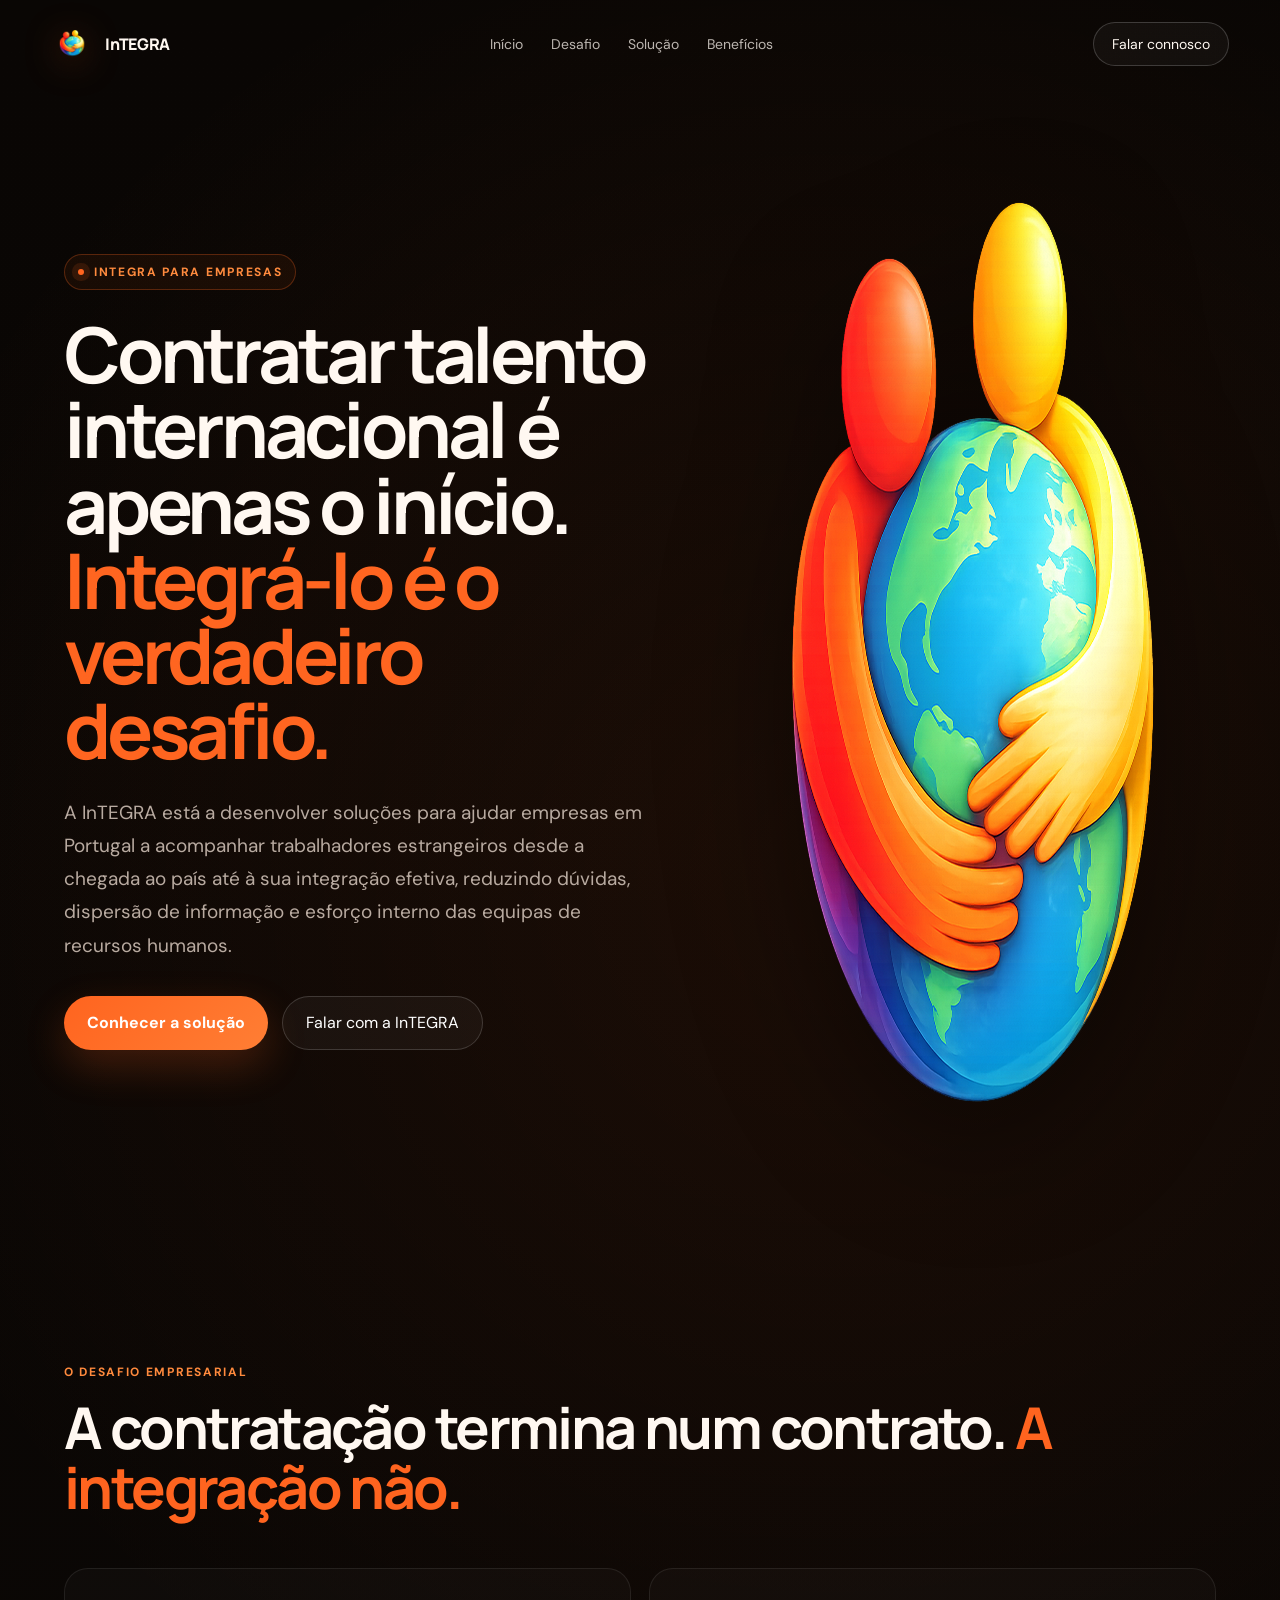
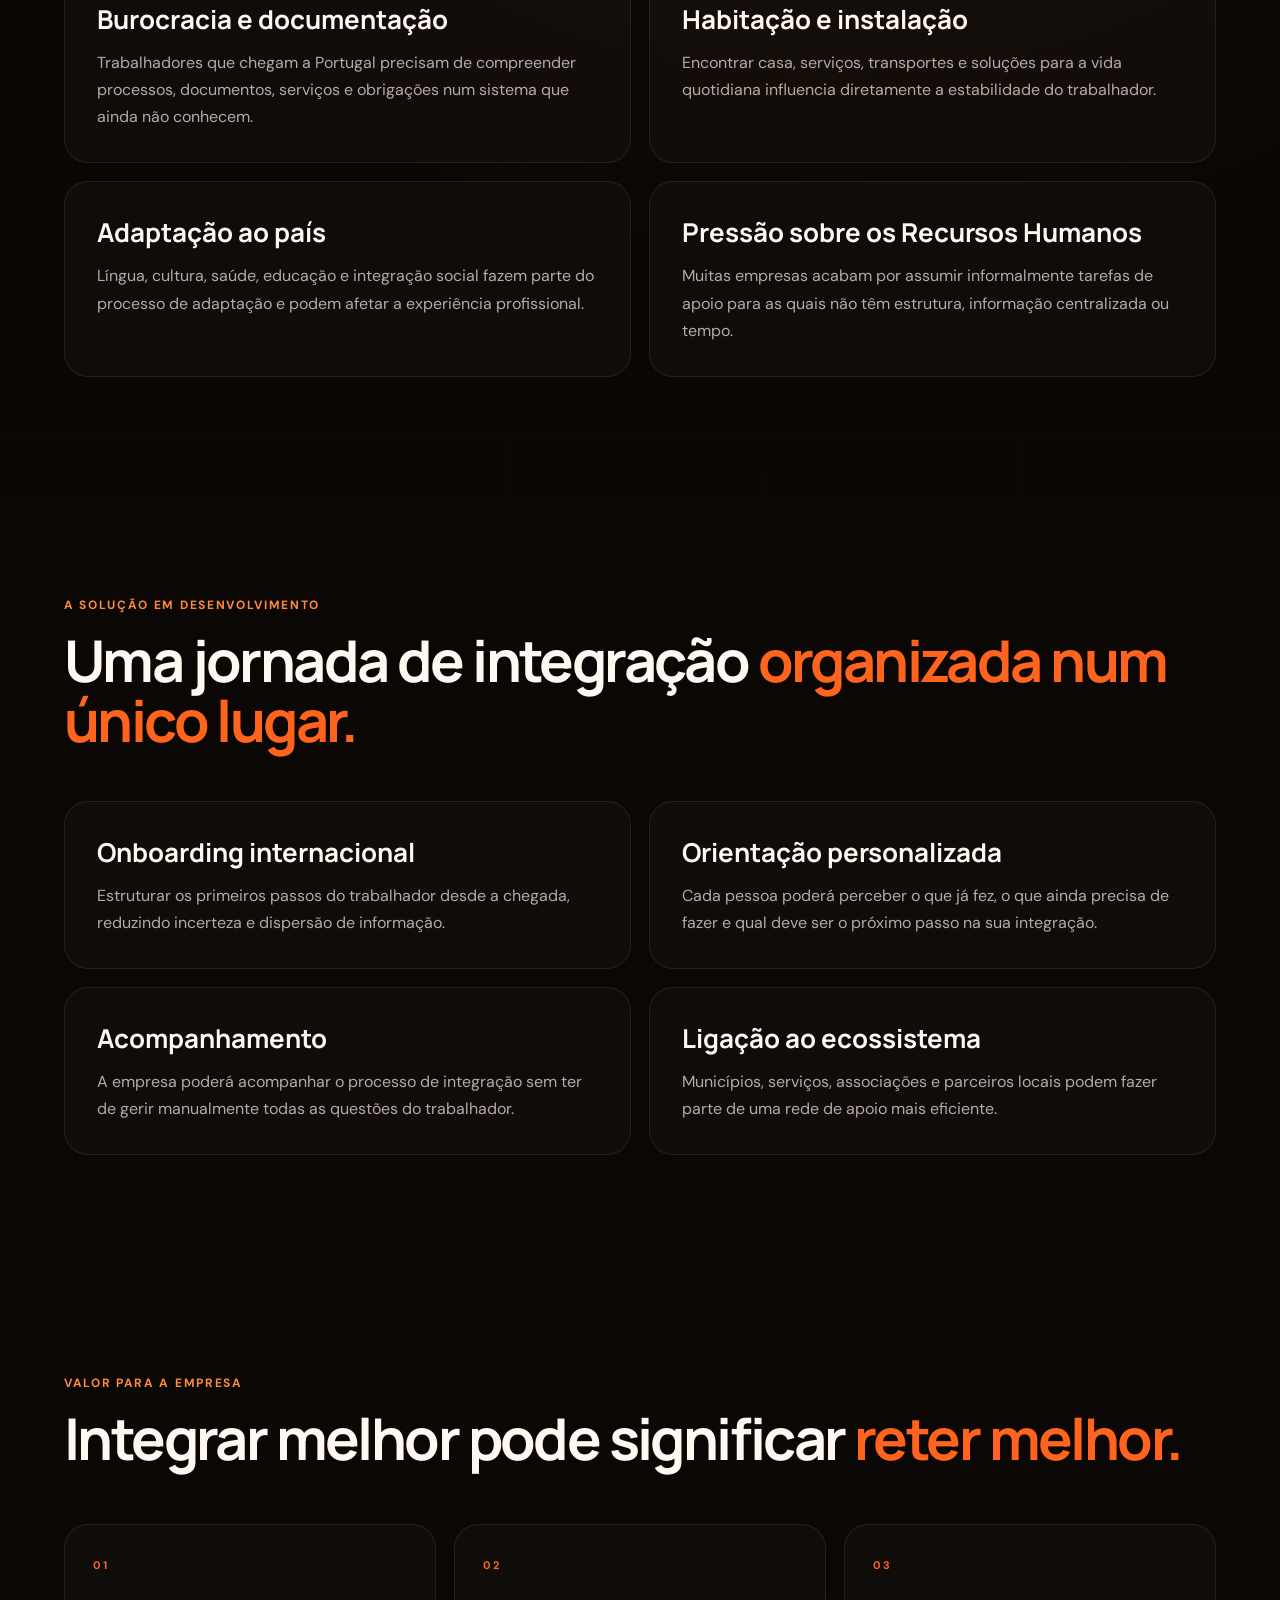
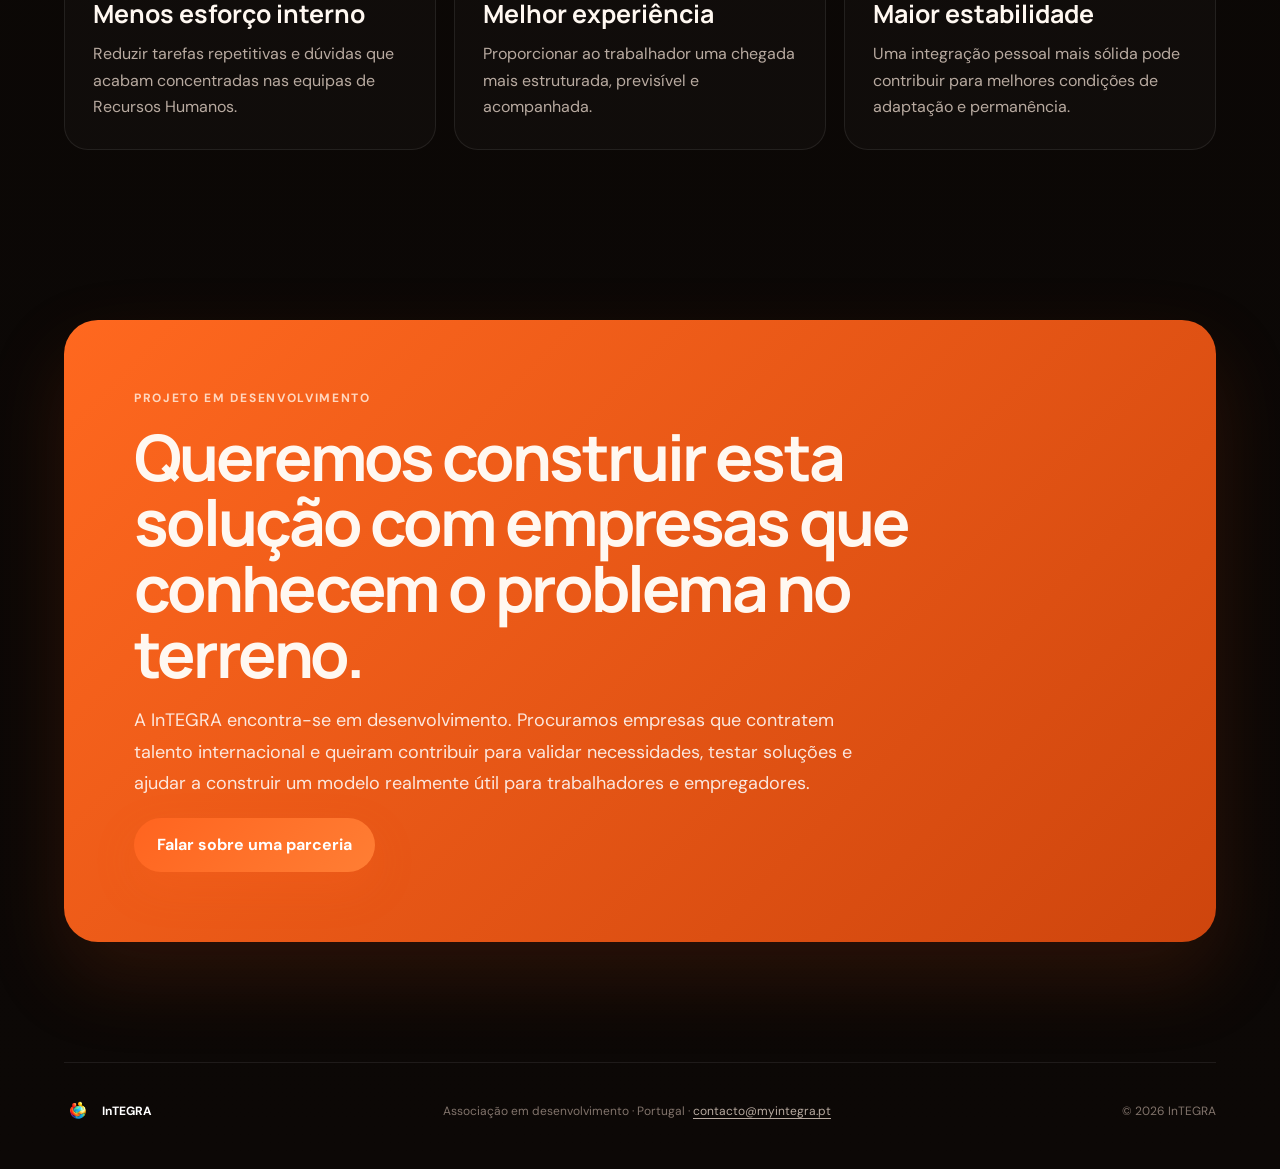
==== integra-apresentacao-v3-impacto/empresas.html @ 26ac6e3d "Adicionar pagina para empresas" ====
<!DOCTYPE html>
<html lang="pt-PT">
<head>
  <meta charset="utf-8"/>
  <meta name="viewport" content="width=device-width, initial-scale=1.0, viewport-fit=cover"/>

  <title>Integração de Trabalhadores Estrangeiros | InTEGRA Empresas</title>

  <meta
    name="description"
    content="A InTEGRA ajuda empresas em Portugal a integrar trabalhadores estrangeiros através de onboarding, orientação, acompanhamento e apoio na adaptação ao país."
  />

  <meta name="robots" content="index, follow, max-image-preview:large, max-snippet:-1"/>
  <meta name="author" content="Associação InTEGRA"/>
  <meta name="theme-color" content="#0b0806"/>
  <meta name="color-scheme" content="dark"/>

  <link rel="canonical" href="https://www.somosintegra.pt/empresas.html"/>
  <link rel="alternate" hreflang="pt-PT" href="https://www.somosintegra.pt/empresas.html"/>

  <meta property="og:type" content="website"/>
  <meta property="og:locale" content="pt_PT"/>
  <meta property="og:site_name" content="InTEGRA"/>
  <meta property="og:title" content="Integração de Trabalhadores Estrangeiros | InTEGRA Empresas"/>
  <meta
    property="og:description"
    content="Soluções para empresas que contratam trabalhadores internacionais e querem melhorar o processo de integração em Portugal."
  />
  <meta property="og:url" content="https://www.somosintegra.pt/empresas.html"/>
  <meta property="og:image" content="https://www.somosintegra.pt/assets/og-integra.jpg"/>

  <link rel="icon" href="/favicon.ico" sizes="any"/>
  <link rel="icon" href="/favicon-32x32.png" sizes="32x32" type="image/png"/>
  <link rel="apple-touch-icon" href="/apple-touch-icon.png"/>
  <link rel="manifest" href="/site.webmanifest"/>

  <link rel="preconnect" href="https://fonts.googleapis.com"/>
  <link rel="preconnect" href="https://fonts.gstatic.com" crossorigin/>

  <link
    rel="preload"
    as="style"
    href="https://fonts.googleapis.com/css2?family=DM+Sans:wght@400;500;600;700&family=Manrope:wght@400;500;600;700;800&display=swap"
  />

  <link
    rel="stylesheet"
    href="https://fonts.googleapis.com/css2?family=DM+Sans:wght@400;500;600;700&family=Manrope:wght@400;500;600;700;800&display=swap"
    media="print"
    onload="this.media='all'"
  />

  <noscript>
    <link
      rel="stylesheet"
      href="https://fonts.googleapis.com/css2?family=DM+Sans:wght@400;500;600;700&family=Manrope:wght@400;500;600;700;800&display=swap"
    />
  </noscript>

  <link rel="stylesheet" href="css/styles.css"/>

  <style>
    .company-hero {
      min-height: 82vh;
      display: grid;
      grid-template-columns: 1.1fr .9fr;
      align-items: center;
      gap: 70px;
      width: min(1240px, calc(100% - 10vw));
      margin: 0 auto;
      padding: 140px 0 90px;
    }

    .company-hero h1 {
      margin: 0;
      font-family: "Manrope", sans-serif;
      font-size: clamp(52px, 6vw, 92px);
      line-height: .98;
      letter-spacing: -.055em;
    }

    .company-hero h1 span {
      color: var(--orange);
    }

    .company-lead {
      color: var(--muted);
      font-size: 19px;
      line-height: 1.75;
      max-width: 700px;
      margin-top: 28px;
    }

    .company-visual {
      position: relative;
      min-height: 520px;
      display: grid;
      place-items: center;
    }

    .company-visual img {
      width: min(430px, 100%);
      filter: drop-shadow(0 35px 65px rgba(0,0,0,.45));
    }

    .company-benefits {
      display: grid;
      grid-template-columns: repeat(3, 1fr);
      gap: 18px;
      margin-top: 55px;
    }

    .company-benefit {
      padding: 28px;
      border-radius: 24px;
      border: 1px solid rgba(255,255,255,.08);
      background: rgba(255,255,255,.025);
    }

    .company-benefit span {
      color: var(--orange);
      font-size: 11px;
      letter-spacing: .14em;
      text-transform: uppercase;
      font-weight: 700;
    }

    .company-benefit h3 {
      font-family: "Manrope", sans-serif;
      font-size: 25px;
      margin: 22px 0 10px;
    }

    .company-benefit p {
      color: var(--muted);
      line-height: 1.65;
      margin: 0;
    }

    .company-section {
      width: min(1240px, calc(100% - 10vw));
      margin: 0 auto;
      padding: 110px 0;
    }

    .company-section h2 {
      font-family: "Manrope", sans-serif;
      font-size: clamp(38px, 4.5vw, 66px);
      letter-spacing: -.045em;
      line-height: 1.04;
      margin: 0;
    }

    .company-section h2 span {
      color: var(--orange);
    }

    .problem-grid,
    .solution-grid {
      display: grid;
      grid-template-columns: repeat(2, 1fr);
      gap: 18px;
      margin-top: 50px;
    }

    .info-card {
      padding: 32px;
      border-radius: 24px;
      border: 1px solid rgba(255,255,255,.08);
      background: rgba(255,255,255,.025);
    }

    .info-card h3 {
      font-family: "Manrope", sans-serif;
      margin: 0 0 12px;
      font-size: 26px;
    }

    .info-card p {
      color: var(--muted);
      line-height: 1.7;
      margin: 0;
    }

    .business-cta {
      width: min(1240px, calc(100% - 10vw));
      margin: 60px auto 120px;
      padding: 70px;
      border-radius: 34px;
      background: linear-gradient(135deg, #ff681f, #ce450d);
      box-shadow: 0 35px 80px rgba(190,65,15,.18);
    }

    .business-cta h2 {
      font-family: "Manrope", sans-serif;
      font-size: clamp(40px, 5vw, 68px);
      line-height: 1.03;
      letter-spacing: -.045em;
      margin: 0;
      max-width: 900px;
    }

    .business-cta p {
      max-width: 760px;
      color: rgba(255,255,255,.86);
      line-height: 1.75;
      font-size: 18px;
    }

    @media (max-width: 900px) {
      .company-hero {
        grid-template-columns: 1fr;
        text-align: center;
      }

      .company-lead {
        margin-left: auto;
        margin-right: auto;
      }

      .company-benefits,
      .problem-grid,
      .solution-grid {
        grid-template-columns: 1fr;
      }

      .company-visual {
        min-height: auto;
      }

      .business-cta {
        padding: 40px 28px;
      }
    }
  </style>

  <script type="application/ld+json">
  {
    "@context": "https://schema.org",
    "@type": "WebPage",
    "@id": "https://www.somosintegra.pt/empresas.html#webpage",
    "url": "https://www.somosintegra.pt/empresas.html",
    "name": "Integração de Trabalhadores Estrangeiros | InTEGRA Empresas",
    "description": "Soluções da InTEGRA para empresas que contratam trabalhadores estrangeiros e internacionais em Portugal.",
    "isPartOf": {
      "@id": "https://www.somosintegra.pt/#website"
    },
    "about": {
      "@id": "https://www.somosintegra.pt/#organization"
    },
    "inLanguage": "pt-PT"
  }
  </script>
</head>

<body>

<a class="skip-link" href="#conteudo-principal">Saltar para o conteúdo principal</a>
<div aria-hidden="true" class="noise"></div>

<header class="topbar" id="topbar">
  <a class="brand" href="index.html" aria-label="InTEGRA — página inicial">
    <img src="assets/logo-integra.webp" alt="" width="512" height="768"/>
    <span>InTEGRA</span>
  </a>

  <nav class="nav" aria-label="Navegação principal">
    <a href="index.html">Início</a>
    <a href="#problema">Desafio</a>
    <a href="#solucao">Solução</a>
    <a href="#beneficios">Benefícios</a>
  </nav>

  <a class="top-cta" href="#contacto">Falar connosco</a>
</header>

<main id="conteudo-principal">

  <section class="company-hero">

    <div>
      <div class="eyebrow">
        <span class="eyebrow-dot"></span>
        InTEGRA para empresas
      </div>

      <h1>
        Contratar talento internacional é apenas o início.
        <span>Integrá-lo é o verdadeiro desafio.</span>
      </h1>

      <p class="company-lead">
        A InTEGRA está a desenvolver soluções para ajudar empresas em Portugal
        a acompanhar trabalhadores estrangeiros desde a chegada ao país até à sua
        integração efetiva, reduzindo dúvidas, dispersão de informação e esforço
        interno das equipas de recursos humanos.
      </p>

      <div class="hero-actions">
        <a class="primary-button" href="#solucao">
          Conhecer a solução
        </a>

        <a class="secondary-button" href="#contacto">
          Falar com a InTEGRA
        </a>
      </div>
    </div>

    <div class="company-visual">
      <img
        src="assets/logo-integra-square.png"
        alt="Símbolo da InTEGRA"
        width="1024"
        height="1024"
      />
    </div>

  </section>

  <section class="company-section" id="problema">

    <div class="section-label">
      O desafio empresarial
    </div>

    <h2>
      A contratação termina num contrato.
      <span>A integração não.</span>
    </h2>

    <div class="problem-grid">

      <article class="info-card">
        <h3>Burocracia e documentação</h3>
        <p>
          Trabalhadores que chegam a Portugal precisam de compreender processos,
          documentos, serviços e obrigações num sistema que ainda não conhecem.
        </p>
      </article>

      <article class="info-card">
        <h3>Habitação e instalação</h3>
        <p>
          Encontrar casa, serviços, transportes e soluções para a vida quotidiana
          influencia diretamente a estabilidade do trabalhador.
        </p>
      </article>

      <article class="info-card">
        <h3>Adaptação ao país</h3>
        <p>
          Língua, cultura, saúde, educação e integração social fazem parte do
          processo de adaptação e podem afetar a experiência profissional.
        </p>
      </article>

      <article class="info-card">
        <h3>Pressão sobre os Recursos Humanos</h3>
        <p>
          Muitas empresas acabam por assumir informalmente tarefas de apoio
          para as quais não têm estrutura, informação centralizada ou tempo.
        </p>
      </article>

    </div>

  </section>

  <section class="company-section" id="solucao">

    <div class="section-label">
      A solução em desenvolvimento
    </div>

    <h2>
      Uma jornada de integração
      <span>organizada num único lugar.</span>
    </h2>

    <div class="solution-grid">

      <article class="info-card">
        <h3>Onboarding internacional</h3>
        <p>
          Estruturar os primeiros passos do trabalhador desde a chegada,
          reduzindo incerteza e dispersão de informação.
        </p>
      </article>

      <article class="info-card">
        <h3>Orientação personalizada</h3>
        <p>
          Cada pessoa poderá perceber o que já fez, o que ainda precisa de fazer
          e qual deve ser o próximo passo na sua integração.
        </p>
      </article>

      <article class="info-card">
        <h3>Acompanhamento</h3>
        <p>
          A empresa poderá acompanhar o processo de integração sem ter de gerir
          manualmente todas as questões do trabalhador.
        </p>
      </article>

      <article class="info-card">
        <h3>Ligação ao ecossistema</h3>
        <p>
          Municípios, serviços, associações e parceiros locais podem fazer parte
          de uma rede de apoio mais eficiente.
        </p>
      </article>

    </div>

  </section>

  <section class="company-section" id="beneficios">

    <div class="section-label">
      Valor para a empresa
    </div>

    <h2>
      Integrar melhor pode significar
      <span>reter melhor.</span>
    </h2>

    <div class="company-benefits">

      <article class="company-benefit">
        <span>01</span>
        <h3>Menos esforço interno</h3>
        <p>
          Reduzir tarefas repetitivas e dúvidas que acabam concentradas nas
          equipas de Recursos Humanos.
        </p>
      </article>

      <article class="company-benefit">
        <span>02</span>
        <h3>Melhor experiência</h3>
        <p>
          Proporcionar ao trabalhador uma chegada mais estruturada, previsível
          e acompanhada.
        </p>
      </article>

      <article class="company-benefit">
        <span>03</span>
        <h3>Maior estabilidade</h3>
        <p>
          Uma integração pessoal mais sólida pode contribuir para melhores
          condições de adaptação e permanência.
        </p>
      </article>

    </div>

  </section>

  <section class="business-cta" id="contacto">

    <div class="section-label light">
      Projeto em desenvolvimento
    </div>

    <h2>
      Queremos construir esta solução com empresas que conhecem o problema no terreno.
    </h2>

    <p>
      A InTEGRA encontra-se em desenvolvimento. Procuramos empresas que contratem
      talento internacional e queiram contribuir para validar necessidades,
      testar soluções e ajudar a construir um modelo realmente útil para
      trabalhadores e empregadores.
    </p>

    <a
      class="primary-button"
      href="mailto:contacto@myintegra.pt?subject=InTEGRA%20Empresas"
    >
      Falar sobre uma parceria
    </a>

  </section>

</main>

<footer>
  <div class="footer-brand">
    <img src="assets/logo-integra.webp" alt="" width="512" height="768" loading="lazy"/>
    <strong>InTEGRA</strong>
  </div>

  <p>
    Associação em desenvolvimento · Portugal ·
    <a href="mailto:contacto@myintegra.pt">contacto@myintegra.pt</a>
  </p>

  <p>© 2026 InTEGRA</p>
</footer>

<script src="js/app.js"></script>

</body>
</html>
---- integra-apresentacao-v3-impacto/css/styles.css ----
:root {
  --bg: #0b0806;
  --bg-soft: #130d09;
  --panel: #17100b;
  --orange: #ff641f;
  --orange-2: #ff8a3d;
  --orange-3: #ffb26f;
  --cream: #fff8f1;
  --muted: #b8aaa0;
  --line: rgba(255,255,255,.11);
  --shadow: 0 30px 80px rgba(0,0,0,.38);
  --radius: 28px;
  --max: 1240px;
}

* {
  box-sizing: border-box;
}

html {
  scroll-behavior: smooth;
  background: var(--bg);
}

body {
  margin: 0;
  font-family: "DM Sans", Arial, sans-serif;
  color: var(--cream);
  background:
    radial-gradient(circle at 65% 20%, rgba(255,100,31,.08), transparent 28%),
    linear-gradient(180deg, #090604 0%, #0c0806 100%);
  overflow-x: hidden;
}

body.modal-open {
  overflow: hidden;
}

a {
  color: inherit;
  text-decoration: none;
}

button {
  font: inherit;
}

img {
  max-width: 100%;
}

.noise {
  position: fixed;
  inset: 0;
  pointer-events: none;
  z-index: 999;
  opacity: .035;
  background-image:
    repeating-radial-gradient(circle at 0 0, transparent 0, #fff 1px, transparent 2px);
  background-size: 5px 5px;
  mix-blend-mode: soft-light;
}

.topbar {
  position: fixed;
  top: 0;
  left: 0;
  width: 100%;
  height: 88px;
  z-index: 100;
  display: flex;
  align-items: center;
  justify-content: space-between;
  padding: 0 4vw;
  border-bottom: 1px solid transparent;
  transition: .35s ease;
}

.topbar.scrolled {
  height: 72px;
  background: rgba(11,8,6,.76);
  backdrop-filter: blur(18px);
  border-bottom-color: rgba(255,255,255,.08);
}

.brand {
  display: flex;
  align-items: center;
  gap: 12px;
  font-family: "Manrope", sans-serif;
  font-weight: 800;
  letter-spacing: -.02em;
}

.brand img {
  width: 42px;
  height: 42px;
  object-fit: contain;
  filter: drop-shadow(0 6px 18px rgba(255,100,31,.25));
}

.nav {
  display: flex;
  gap: 28px;
  color: rgba(255,248,241,.72);
  font-size: 14px;
}

.nav a {
  transition: .2s ease;
}

.nav a:hover {
  color: #fff;
}

.top-cta {
  padding: 12px 18px;
  border: 1px solid rgba(255,255,255,.18);
  border-radius: 999px;
  font-size: 14px;
  background: rgba(255,255,255,.035);
  transition: .25s ease;
}

.top-cta:hover {
  border-color: rgba(255,100,31,.7);
  background: rgba(255,100,31,.08);
}

/* HERO */
.hero {
  min-height: 100vh;
  position: relative;
  display: grid;
  grid-template-columns: 1.02fr .98fr;
  align-items: center;
  gap: 5vw;
  padding: 140px max(5vw, calc((100vw - var(--max))/2)) 90px;
  overflow: hidden;
}

.hero::before {
  content: "";
  position: absolute;
  inset: 0;
  background:
    linear-gradient(90deg, rgba(11,8,6,.98) 0%, rgba(11,8,6,.78) 44%, rgba(11,8,6,.18) 100%),
    radial-gradient(circle at 78% 47%, rgba(255,100,31,.16), transparent 34%);
  pointer-events: none;
}

.hero-light {
  position: absolute;
  border-radius: 50%;
  filter: blur(40px);
  opacity: .32;
  pointer-events: none;
}

.hero-light-a {
  width: 600px;
  height: 600px;
  right: -220px;
  top: -130px;
  background: rgba(255,100,31,.28);
}

.hero-light-b {
  width: 340px;
  height: 340px;
  left: 30%;
  bottom: -130px;
  background: rgba(255,134,44,.12);
}

.hero-copy {
  position: relative;
  z-index: 4;
  max-width: 720px;
}

.eyebrow,
.section-label {
  text-transform: uppercase;
  font-weight: 700;
  letter-spacing: .14em;
  font-size: 12px;
  color: var(--orange-2);
}

.eyebrow {
  display: inline-flex;
  align-items: center;
  gap: 10px;
  padding: 9px 13px;
  border: 1px solid rgba(255,100,31,.28);
  border-radius: 999px;
  background: rgba(255,100,31,.06);
  margin-bottom: 26px;
}

.eyebrow-dot {
  width: 6px;
  height: 6px;
  border-radius: 50%;
  background: var(--orange);
  box-shadow: 0 0 0 6px rgba(255,100,31,.12);
}

.hero h1 {
  font-family: "Manrope", sans-serif;
  margin: 0;
  font-size: clamp(50px, 6.1vw, 96px);
  line-height: .97;
  letter-spacing: -.055em;
  max-width: 880px;
}

.hero h1 .accent {
  color: var(--orange);
  display: inline-block;
  text-shadow: 0 0 40px rgba(255,100,31,.16);
}

.hero-lead {
  max-width: 640px;
  margin: 28px 0 0;
  color: #d7cbc3;
  font-size: clamp(17px, 1.45vw, 21px);
  line-height: 1.65;
}

.hero-actions {
  display: flex;
  flex-wrap: wrap;
  gap: 14px;
  margin-top: 34px;
}

.primary-button,
.secondary-button {
  min-height: 54px;
  display: inline-flex;
  align-items: center;
  justify-content: center;
  gap: 10px;
  padding: 0 23px;
  border-radius: 999px;
  border: 0;
  cursor: pointer;
  transition: transform .2s ease, box-shadow .2s ease, background .2s ease;
}

.primary-button {
  background: linear-gradient(135deg, var(--orange), #ff7e34);
  color: #fff;
  box-shadow: 0 16px 40px rgba(255,100,31,.22);
  font-weight: 700;
}

.primary-button:hover {
  transform: translateY(-2px);
  box-shadow: 0 22px 46px rgba(255,100,31,.34);
}

.secondary-button {
  border: 1px solid rgba(255,255,255,.16);
  background: rgba(255,255,255,.04);
  color: #fff;
}

.secondary-button:hover {
  transform: translateY(-2px);
  background: rgba(255,255,255,.08);
}

.play-icon {
  font-size: 12px;
}

.hero-proof {
  margin-top: 44px;
  padding-top: 24px;
  border-top: 1px solid rgba(255,255,255,.10);
  display: flex;
  gap: 34px;
}

.hero-proof div {
  display: grid;
  gap: 5px;
}

.hero-proof strong {
  font-family: "Manrope", sans-serif;
  font-size: 18px;
}

.hero-proof span {
  color: #9f9087;
  font-size: 12px;
}

/* WORLD */
.world-stage {
  position: relative;
  z-index: 3;
  width: min(46vw, 650px);
  aspect-ratio: 1 / 1;
  justify-self: end;
  perspective: 1500px;
  isolation: isolate;
}

.world-stage::before {
  content: "";
  position: absolute;
  inset: 12%;
  border-radius: 50%;
  background: radial-gradient(circle, rgba(255,139,58,.20), rgba(255,100,31,.08) 38%, transparent 70%);
  filter: blur(14px);
  animation: breathe 4.4s ease-in-out infinite;
}

.world-3d {
  position: absolute;
  inset: 13%;
  transform-style: preserve-3d;
  animation: worldFloat 6s ease-in-out infinite;
}

.world-shell {
  position: absolute;
  inset: 0;
  border-radius: 50%;
  transform-style: preserve-3d;
  animation: worldTurn 12s ease-in-out infinite;
  filter: drop-shadow(0 45px 80px rgba(0,0,0,.55));
}

.world-face {
  position: absolute;
  inset: 0;
  border-radius: 50%;
  overflow: hidden;
  background: #050302;
  box-shadow:
    inset -40px -24px 60px rgba(0,0,0,.48),
    inset 20px 12px 30px rgba(255,255,255,.06),
    0 0 0 1px rgba(255,255,255,.07);
}

.world-face::after {
  content: "";
  position: absolute;
  inset: 0;
  border-radius: 50%;
  background:
    radial-gradient(circle at 30% 22%, rgba(255,255,255,.20), transparent 17%),
    linear-gradient(110deg, rgba(255,255,255,.07), transparent 35%, rgba(0,0,0,.22) 75%),
    radial-gradient(circle at 72% 65%, transparent 32%, rgba(0,0,0,.42) 86%);
  pointer-events: none;
}

.world-face img {
  width: 100%;
  height: 100%;
  object-fit: contain;
  transform: scale(1.055);
  user-select: none;
}

.world-rim {
  position: absolute;
  inset: -5px;
  border-radius: 50%;
  background: conic-gradient(from 90deg, rgba(255,100,31,.1), rgba(255,180,99,.6), rgba(255,100,31,.08), rgba(255,255,255,.5), rgba(255,100,31,.1));
  filter: blur(1px);
  transform: translateZ(-4px);
}

.world-shine {
  position: absolute;
  width: 34%;
  height: 48%;
  left: 17%;
  top: 12%;
  border-radius: 50%;
  background: radial-gradient(ellipse at center, rgba(255,255,255,.27), rgba(255,255,255,.02) 70%);
  filter: blur(2px);
  transform: translateZ(26px) rotate(-24deg);
  pointer-events: none;
}

.world-shadow {
  position: absolute;
  width: 58%;
  height: 12%;
  bottom: 10%;
  left: 22%;
  background: rgba(0,0,0,.65);
  border-radius: 50%;
  filter: blur(26px);
  transform: rotateX(70deg);
}

.orbit {
  position: absolute;
  inset: 8%;
  border: 1px solid rgba(255,140,68,.22);
  border-radius: 50%;
  transform-style: preserve-3d;
}

.orbit::after {
  content: "";
  position: absolute;
  width: 9px;
  height: 9px;
  background: var(--orange);
  border-radius: 50%;
  top: 12%;
  left: 27%;
  box-shadow: 0 0 20px rgba(255,100,31,.9);
}

.orbit-1 {
  transform: rotateX(64deg) rotateZ(10deg);
  animation: orbitSpinA 14s linear infinite;
}

.orbit-2 {
  inset: 3%;
  transform: rotateX(70deg) rotateY(35deg) rotateZ(-18deg);
  opacity: .5;
  animation: orbitSpinB 18s linear infinite reverse;
}

.orbit-3 {
  inset: 18%;
  transform: rotateY(68deg) rotateZ(26deg);
  opacity: .28;
  animation: orbitSpinC 11s linear infinite;
}

.floating-label {
  position: absolute;
  z-index: 8;
  display: inline-flex;
  align-items: center;
  gap: 9px;
  padding: 9px 12px;
  border-radius: 999px;
  font-size: 12px;
  color: #e9ddd5;
  background: rgba(22,14,10,.62);
  border: 1px solid rgba(255,255,255,.12);
  backdrop-filter: blur(12px);
  box-shadow: 0 12px 30px rgba(0,0,0,.25);
}

.floating-label span {
  width: 6px;
  height: 6px;
  background: var(--orange);
  border-radius: 50%;
  box-shadow: 0 0 12px rgba(255,100,31,.8);
}

.label-one {
  left: 4%;
  top: 31%;
  animation: labelFloat 4.6s ease-in-out infinite;
}

.label-two {
  right: 0;
  top: 48%;
  animation: labelFloat 5.2s ease-in-out .6s infinite;
}

.label-three {
  left: 20%;
  bottom: 13%;
  animation: labelFloat 5s ease-in-out 1.1s infinite;
}

.scroll-cue {
  position: absolute;
  z-index: 6;
  left: 50%;
  bottom: 25px;
  transform: translateX(-50%);
  display: grid;
  justify-items: center;
  gap: 8px;
  color: rgba(255,255,255,.45);
  font-size: 10px;
  text-transform: uppercase;
  letter-spacing: .16em;
}

.scroll-cue i {
  display: block;
  width: 1px;
  height: 34px;
  background: linear-gradient(var(--orange), transparent);
  animation: scrollPulse 1.8s ease-in-out infinite;
}

/* SECTIONS */
.section {
  width: min(var(--max), calc(100% - 10vw));
  margin: 0 auto;
  padding: 130px 0;
  position: relative;
}

.section-head {
  display: grid;
  grid-template-columns: 1.35fr .65fr;
  gap: 70px;
  align-items: end;
  margin-bottom: 54px;
}

.section-head h2,
.manifesto h2,
.association h2,
.partnership h2,
.finale h2 {
  margin: 0;
  font-family: "Manrope", sans-serif;
  font-size: clamp(38px, 4.8vw, 70px);
  line-height: 1.04;
  letter-spacing: -.045em;
}

.section-head h2 span,
.manifesto h2 span,
.partnership h2 span {
  color: var(--orange);
}

.section-head p {
  margin: 0;
  color: var(--muted);
  line-height: 1.7;
  font-size: 16px;
}

.section-label {
  margin-bottom: 18px;
}

.section-label.light {
  color: #ffd7bf;
}

/* MANIFESTO */
.manifesto-grid {
  display: grid;
  grid-template-columns: 1.15fr .85fr;
  gap: 90px;
  align-items: start;
}

.manifesto h2 span {
  display: block;
}

.manifesto-copy {
  color: var(--muted);
  font-size: 18px;
  line-height: 1.8;
}

.manifesto-copy p:first-child {
  color: #e7dbd3;
}

.impact-strip {
  display: grid;
  grid-template-columns: repeat(3, 1fr);
  gap: 1px;
  margin-top: 80px;
  background: rgba(255,255,255,.08);
  border: 1px solid rgba(255,255,255,.08);
  border-radius: var(--radius);
  overflow: hidden;
}

.impact-card {
  padding: 34px;
  background: rgba(255,255,255,.025);
  min-height: 240px;
  transition: .25s ease;
}

.impact-card:hover {
  background: rgba(255,100,31,.06);
}

.impact-index {
  color: var(--orange);
  font-size: 12px;
  letter-spacing: .15em;
}

.impact-card h3 {
  margin: 52px 0 10px;
  font-family: "Manrope", sans-serif;
  font-size: 29px;
}

.impact-card p {
  color: var(--muted);
  line-height: 1.6;
  max-width: 280px;
}

/* STORY */
.story {
  width: 100%;
  padding-left: max(5vw, calc((100vw - var(--max))/2));
  padding-right: max(5vw, calc((100vw - var(--max))/2));
  background:
    radial-gradient(circle at 15% 60%, rgba(255,100,31,.08), transparent 28%),
    linear-gradient(180deg, rgba(255,255,255,.018), transparent);
}

.video-grid {
  display: grid;
  grid-template-columns: repeat(2, 1fr);
  gap: 18px;
}

.video-card {
  min-height: 340px;
  position: relative;
  padding: 32px;
  border: 1px solid rgba(255,255,255,.09);
  border-radius: 26px;
  overflow: hidden;
  cursor: pointer;
  background:
    radial-gradient(circle at 90% 0%, rgba(255,100,31,.12), transparent 35%),
    linear-gradient(155deg, rgba(255,255,255,.045), rgba(255,255,255,.012));
  transition: transform .3s ease, border-color .3s ease, box-shadow .3s ease;
}

.video-card::before {
  content: "";
  position: absolute;
  inset: 0;
  background: linear-gradient(145deg, transparent 0 45%, rgba(255,100,31,.03) 100%);
  opacity: 0;
  transition: .3s;
}

.video-card:hover {
  transform: translateY(-5px);
  border-color: rgba(255,100,31,.35);
  box-shadow: 0 28px 60px rgba(0,0,0,.2);
}

.video-card:hover::before {
  opacity: 1;
}

.video-card.featured {
  grid-column: span 2;
  min-height: 410px;
  background:
    radial-gradient(circle at 82% 50%, rgba(255,100,31,.22), transparent 27%),
    linear-gradient(120deg, #17100b 0%, #100a07 70%);
}

.video-number {
  position: absolute;
  right: 26px;
  top: 22px;
  font-family: "Manrope", sans-serif;
  font-size: 72px;
  line-height: 1;
  font-weight: 800;
  color: rgba(255,255,255,.035);
}

.video-card-copy {
  position: relative;
  z-index: 2;
  width: min(78%, 640px);
  margin-top: 118px;
}

.featured .video-card-copy {
  width: min(62%, 700px);
  margin-top: 170px;
}

.video-kicker {
  color: var(--orange-2);
  font-size: 12px;
  font-weight: 700;
  text-transform: uppercase;
  letter-spacing: .14em;
}

.video-card h3 {
  margin: 12px 0 10px;
  font-family: "Manrope", sans-serif;
  font-size: clamp(26px, 2.4vw, 38px);
  line-height: 1.1;
  letter-spacing: -.03em;
}

.video-card p {
  margin: 0;
  color: var(--muted);
  line-height: 1.6;
}

.round-play {
  position: absolute;
  right: 26px;
  bottom: 26px;
  z-index: 2;
  width: 52px;
  height: 52px;
  border-radius: 50%;
  border: 1px solid rgba(255,255,255,.14);
  background: rgba(255,255,255,.045);
  color: #fff;
  cursor: pointer;
  transition: .25s ease;
}

.video-card:hover .round-play {
  background: var(--orange);
  border-color: var(--orange);
  transform: scale(1.06);
}

/* JOURNEY */
.journey {
  overflow: hidden;
}

.journey-bg-word {
  position: absolute;
  right: -3vw;
  top: 160px;
  font-family: "Manrope", sans-serif;
  font-size: clamp(100px, 17vw, 250px);
  font-weight: 800;
  letter-spacing: -.06em;
  color: rgba(255,255,255,.018);
  pointer-events: none;
}

.journey-line {
  display: grid;
  grid-template-columns: repeat(4, 1fr);
  gap: 0;
  margin-top: 72px;
  position: relative;
}

.journey-line::before {
  content: "";
  position: absolute;
  left: 2%;
  right: 2%;
  top: 21px;
  height: 1px;
  background: linear-gradient(90deg, var(--orange), rgba(255,255,255,.12));
}

.journey-step {
  position: relative;
  padding-right: 34px;
}

.journey-step span {
  position: relative;
  z-index: 2;
  display: grid;
  place-items: center;
  width: 44px;
  height: 44px;
  border-radius: 50%;
  background: var(--bg);
  border: 1px solid rgba(255,100,31,.6);
  color: var(--orange);
  font-size: 11px;
}

.journey-step h3 {
  margin: 26px 0 10px;
  font-family: "Manrope", sans-serif;
  font-size: 26px;
}

.journey-step p {
  color: var(--muted);
  line-height: 1.65;
  margin: 0;
}

/* ASSOCIATION */
.association {
  width: 100%;
  padding-left: max(5vw, calc((100vw - var(--max))/2));
  padding-right: max(5vw, calc((100vw - var(--max))/2));
}

.association-panel {
  padding: clamp(38px, 6vw, 80px);
  border-radius: 36px;
  background:
    radial-gradient(circle at 92% 14%, rgba(255,190,130,.18), transparent 30%),
    linear-gradient(135deg, #ff641f 0%, #dc4c0c 55%, #b53808 100%);
  box-shadow: 0 40px 90px rgba(196,67,10,.16);
}

.association-copy {
  max-width: 920px;
}

.association h2 {
  color: #fff;
  max-width: 940px;
}

.association-copy p {
  max-width: 760px;
  color: rgba(255,255,255,.84);
  line-height: 1.75;
  font-size: 18px;
}

.association-equation {
  display: grid;
  grid-template-columns: 1fr auto 1fr auto 1.15fr;
  gap: 14px;
  align-items: stretch;
  margin-top: 56px;
}

.equation-box {
  padding: 22px;
  border-radius: 20px;
  background: rgba(58,14,0,.18);
  border: 1px solid rgba(255,255,255,.16);
  display: grid;
  gap: 10px;
}

.equation-box span {
  color: rgba(255,255,255,.7);
  font-size: 12px;
}

.equation-box strong {
  font-family: "Manrope", sans-serif;
  font-size: 21px;
}

.equation-box.highlighted {
  background: #fff8f1;
  color: #3d1304;
}

.equation-box.highlighted span {
  color: #7c4a36;
}

.equation-sign {
  display: grid;
  place-items: center;
  font-size: 25px;
  color: rgba(255,255,255,.7);
}

/* BUSINESS */
.business-grid {
  display: grid;
  grid-template-columns: repeat(3, 1fr);
  gap: 18px;
}

.business-card {
  padding: 32px;
  border-radius: 26px;
  border: 1px solid rgba(255,255,255,.08);
  background: rgba(255,255,255,.025);
  transition: .25s ease;
}

.business-card:hover {
  transform: translateY(-4px);
  border-color: rgba(255,100,31,.32);
}

.business-icon {
  width: 58px;
  height: 58px;
  border-radius: 17px;
  display: grid;
  place-items: center;
  background: rgba(255,100,31,.10);
  border: 1px solid rgba(255,100,31,.24);
  color: var(--orange);
  font-weight: 800;
  font-family: "Manrope", sans-serif;
}

.business-card h3 {
  font-family: "Manrope", sans-serif;
  font-size: 26px;
  margin: 28px 0 12px;
}

.business-card p,
.business-card li {
  color: var(--muted);
  line-height: 1.65;
}

.business-card ul {
  margin: 24px 0 0;
  padding: 20px 0 0;
  list-style: none;
  border-top: 1px solid rgba(255,255,255,.08);
}

.business-card li {
  padding: 7px 0;
  font-size: 14px;
}

.business-card li::before {
  content: "•";
  color: var(--orange);
  margin-right: 8px;
}

/* PARTNERSHIP */
.partnership {
  width: 100%;
  padding-left: max(5vw, calc((100vw - var(--max))/2));
  padding-right: max(5vw, calc((100vw - var(--max))/2));
  background:
    radial-gradient(circle at 70% 30%, rgba(255,100,31,.17), transparent 32%),
    #120b08;
}

.partnership-inner {
  max-width: var(--max);
  margin: 0 auto;
}

.partnership h2 {
  max-width: 1000px;
}

.partnership h2 span {
  display: block;
  margin-top: 10px;
}

.partnership-options {
  display: grid;
  grid-template-columns: repeat(3, 1fr);
  gap: 12px;
  margin-top: 62px;
}

.partnership-options a {
  min-height: 180px;
  padding: 24px;
  border-radius: 22px;
  border: 1px solid rgba(255,255,255,.09);
  background: rgba(255,255,255,.03);
  display: grid;
  grid-template-columns: auto 1fr auto;
  gap: 18px;
  align-items: end;
  transition: .25s ease;
}

.partnership-options a:hover {
  transform: translateY(-4px);
  border-color: rgba(255,100,31,.45);
  background: rgba(255,100,31,.06);
}

.partnership-options > a > span {
  color: var(--orange);
  align-self: start;
  font-size: 12px;
}

.partnership-options strong {
  display: block;
  font-family: "Manrope", sans-serif;
  font-size: 20px;
}

.partnership-options small {
  display: block;
  color: var(--muted);
  line-height: 1.5;
  margin-top: 7px;
}

.partnership-options b {
  font-size: 26px;
  color: var(--orange);
}

/* FINALE */
.finale {
  min-height: 72vh;
  display: grid;
  grid-template-columns: .7fr 1.3fr;
  gap: 80px;
  align-items: center;
}

.finale-world {
  width: min(380px, 100%);
  aspect-ratio: 1;
  border-radius: 50%;
  display: grid;
  place-items: center;
  position: relative;
  animation: finaleFloat 7s ease-in-out infinite;
}

.finale-world::before {
  content: "";
  position: absolute;
  inset: 4%;
  border-radius: 50%;
  background: radial-gradient(circle, rgba(255,100,31,.18), transparent 70%);
  filter: blur(15px);
}

.finale-world img {
  width: 100%;
  position: relative;
  z-index: 2;
  filter: drop-shadow(0 35px 60px rgba(0,0,0,.45));
}

.finale-copy p {
  color: var(--muted);
  line-height: 1.75;
  font-size: 18px;
  max-width: 720px;
  margin: 24px 0 30px;
}

/* FOOTER */
footer {
  width: min(var(--max), calc(100% - 10vw));
  margin: 0 auto;
  padding: 28px 0 38px;
  border-top: 1px solid rgba(255,255,255,.08);
  display: flex;
  align-items: center;
  justify-content: space-between;
  gap: 20px;
  color: #81736b;
  font-size: 12px;
}

.footer-brand {
  display: flex;
  align-items: center;
  gap: 10px;
  color: #fff;
}

.footer-brand img {
  width: 28px;
  height: 28px;
  object-fit: contain;
}

/* MODAL */
.video-modal {
  position: fixed;
  inset: 0;
  z-index: 9999;
  background: rgba(4,2,1,.93);
  backdrop-filter: blur(24px);
  display: grid;
  place-items: center;
  padding: 4vw;
  opacity: 0;
  pointer-events: none;
  transition: .3s ease;
}

.video-modal.open {
  opacity: 1;
  pointer-events: auto;
}

.modal-content {
  width: min(1120px, 100%);
}

.modal-meta {
  margin-bottom: 18px;
}

.modal-meta span {
  color: var(--orange);
  text-transform: uppercase;
  letter-spacing: .13em;
  font-size: 11px;
  font-weight: 700;
}

.modal-meta h2 {
  margin: 8px 0 0;
  font-family: "Manrope", sans-serif;
  font-size: clamp(26px, 4vw, 48px);
}

.modal-close {
  position: absolute;
  top: 24px;
  right: 28px;
  width: 46px;
  height: 46px;
  border-radius: 50%;
  border: 1px solid rgba(255,255,255,.14);
  background: rgba(255,255,255,.04);
  color: #fff;
  font-size: 28px;
  cursor: pointer;
}

.video-frame {
  aspect-ratio: 16/9;
  position: relative;
  border-radius: 22px;
  overflow: hidden;
  background: #000;
  border: 1px solid rgba(255,255,255,.10);
  box-shadow: var(--shadow);
}

.video-frame video {
  width: 100%;
  height: 100%;
  display: none;
  object-fit: contain;
  background: #000;
}

.video-placeholder {
  position: absolute;
  inset: 0;
  display: grid;
  place-items: center;
  align-content: center;
  gap: 10px;
  text-align: center;
  padding: 30px;
  background:
    radial-gradient(circle at 50% 40%, rgba(255,100,31,.13), transparent 34%),
    #0d0906;
}

.video-placeholder strong {
  font-size: 20px;
}

.video-placeholder span {
  color: var(--muted);
  font-size: 14px;
}

.video-placeholder code {
  color: var(--orange-2);
}

.placeholder-play {
  width: 68px;
  height: 68px;
  border-radius: 50%;
  display: grid;
  place-items: center;
  border: 1px solid rgba(255,100,31,.45);
  background: rgba(255,100,31,.1);
  color: var(--orange);
  margin-bottom: 8px;
}

/* REVEAL */
.js .reveal {
  opacity: 0;
  transform: translateY(26px);
  transition:
    opacity .8s cubic-bezier(.2,.7,.2,1),
    transform .8s cubic-bezier(.2,.7,.2,1);
}

.reveal.visible {
  opacity: 1;
  transform: translateY(0);
}

/* ANIMATIONS */
@keyframes worldTurn {
  0%   { transform: rotateX(-5deg) rotateY(-14deg) rotateZ(-1deg); }
  25%  { transform: rotateX(4deg) rotateY(10deg) rotateZ(1deg); }
  50%  { transform: rotateX(-2deg) rotateY(16deg) rotateZ(-1deg); }
  75%  { transform: rotateX(5deg) rotateY(-8deg) rotateZ(1deg); }
  100% { transform: rotateX(-5deg) rotateY(-14deg) rotateZ(-1deg); }
}

@keyframes worldFloat {
  0%,100% { transform: translateY(0) rotateZ(-1deg); }
  50% { transform: translateY(-18px) rotateZ(1deg); }
}

@keyframes breathe {
  0%,100% { transform: scale(.93); opacity: .28; }
  50% { transform: scale(1.06); opacity: .45; }
}

@keyframes orbitSpinA {
  to { transform: rotateX(64deg) rotateZ(370deg); }
}

@keyframes orbitSpinB {
  to { transform: rotateX(70deg) rotateY(35deg) rotateZ(342deg); }
}

@keyframes orbitSpinC {
  to { transform: rotateY(68deg) rotateZ(386deg); }
}

@keyframes labelFloat {
  0%,100% { transform: translateY(0); }
  50% { transform: translateY(-10px); }
}

@keyframes scrollPulse {
  0%,100% { transform: scaleY(.55); opacity: .4; transform-origin: top; }
  50% { transform: scaleY(1); opacity: 1; transform-origin: top; }
}

@keyframes finaleFloat {
  0%,100% { transform: translateY(0) rotate(-1deg); }
  50% { transform: translateY(-14px) rotate(1deg); }
}

/* RESPONSIVE */
@media (max-width: 1050px) {
  .nav {
    display: none;
  }

  .hero {
    grid-template-columns: 1fr;
    padding-top: 130px;
    text-align: center;
  }

  .hero::before {
    background:
      linear-gradient(180deg, rgba(11,8,6,.92) 0%, rgba(11,8,6,.6) 48%, rgba(11,8,6,.92) 100%),
      radial-gradient(circle at 50% 64%, rgba(255,100,31,.16), transparent 34%);
  }

  .hero-copy {
    margin: 0 auto;
  }

  .eyebrow {
    margin-left: auto;
    margin-right: auto;
  }

  .hero-actions,
  .hero-proof {
    justify-content: center;
  }

  .world-stage {
    width: min(78vw, 600px);
    justify-self: center;
    margin-top: -20px;
  }

  .section-head,
  .manifesto-grid,
  .finale {
    grid-template-columns: 1fr;
    gap: 34px;
  }

  .impact-strip,
  .business-grid,
  .partnership-options {
    grid-template-columns: 1fr;
  }

  .association-equation {
    grid-template-columns: 1fr;
  }

  .equation-sign {
    min-height: 24px;
  }

  .journey-line {
    grid-template-columns: 1fr 1fr;
    gap: 50px 24px;
  }

  .journey-line::before {
    display: none;
  }
}

@media (max-width: 700px) {
  .topbar {
    height: 70px;
    padding: 0 18px;
  }

  .top-cta {
    display: none;
  }

  .hero {
    padding: 105px 22px 75px;
  }

  .hero h1 {
    font-size: clamp(46px, 14vw, 66px);
  }

  .hero-lead {
    font-size: 16px;
  }

  .hero-proof {
    gap: 17px;
    justify-content: space-between;
  }

  .hero-proof strong {
    font-size: 15px;
  }

  .hero-proof span {
    font-size: 10px;
  }

  .world-stage {
    width: 96vw;
    margin-left: -10vw;
    margin-right: -10vw;
  }

  .floating-label {
    font-size: 10px;
  }

  .section {
    width: calc(100% - 40px);
    padding: 92px 0;
  }

  .story,
  .association,
  .partnership {
    padding-left: 20px;
    padding-right: 20px;
  }

  .section-head h2,
  .manifesto h2,
  .association h2,
  .partnership h2,
  .finale h2 {
    font-size: clamp(36px, 11vw, 52px);
  }

  .video-grid {
    grid-template-columns: 1fr;
  }

  .video-card.featured {
    grid-column: span 1;
  }

  .video-card,
  .video-card.featured {
    min-height: 320px;
  }

  .featured .video-card-copy,
  .video-card-copy {
    width: 82%;
    margin-top: 120px;
  }

  .journey-line {
    grid-template-columns: 1fr;
  }

  footer {
    flex-direction: column;
    align-items: flex-start;
  }
}

@media (prefers-reduced-motion: reduce) {
  *,
  *::before,
  *::after {
    animation-duration: .01ms !important;
    animation-iteration-count: 1 !important;
    scroll-behavior: auto !important;
  }
}


/* Acessibilidade e otimização técnica */
.skip-link {
  position: fixed;
  top: 12px;
  left: 12px;
  z-index: 10000;
  padding: 12px 16px;
  border-radius: 10px;
  background: #fff8f1;
  color: #0b0806;
  font-weight: 700;
  transform: translateY(-180%);
  transition: transform .2s ease;
}

.skip-link:focus {
  transform: translateY(0);
}

:focus-visible {
  outline: 3px solid #ff8a3d;
  outline-offset: 4px;
}

.video-grid > a.video-card {
  color: inherit;
  text-decoration: none;
}

.chapter-arrow {
  display: grid;
  place-items: center;
  pointer-events: none;
  font-size: 22px;
}

.video-card:hover .chapter-arrow {
  background: var(--orange);
  border-color: var(--orange);
  transform: translateX(3px);
}

footer a {
  color: #b8aaa0;
  text-decoration: underline;
  text-underline-offset: 3px;
}

footer a:hover {
  color: #fff8f1;
}

@media (prefers-reduced-data: reduce) {
  .noise,
  .hero-light,
  .orbit {
    display: none;
  }
}
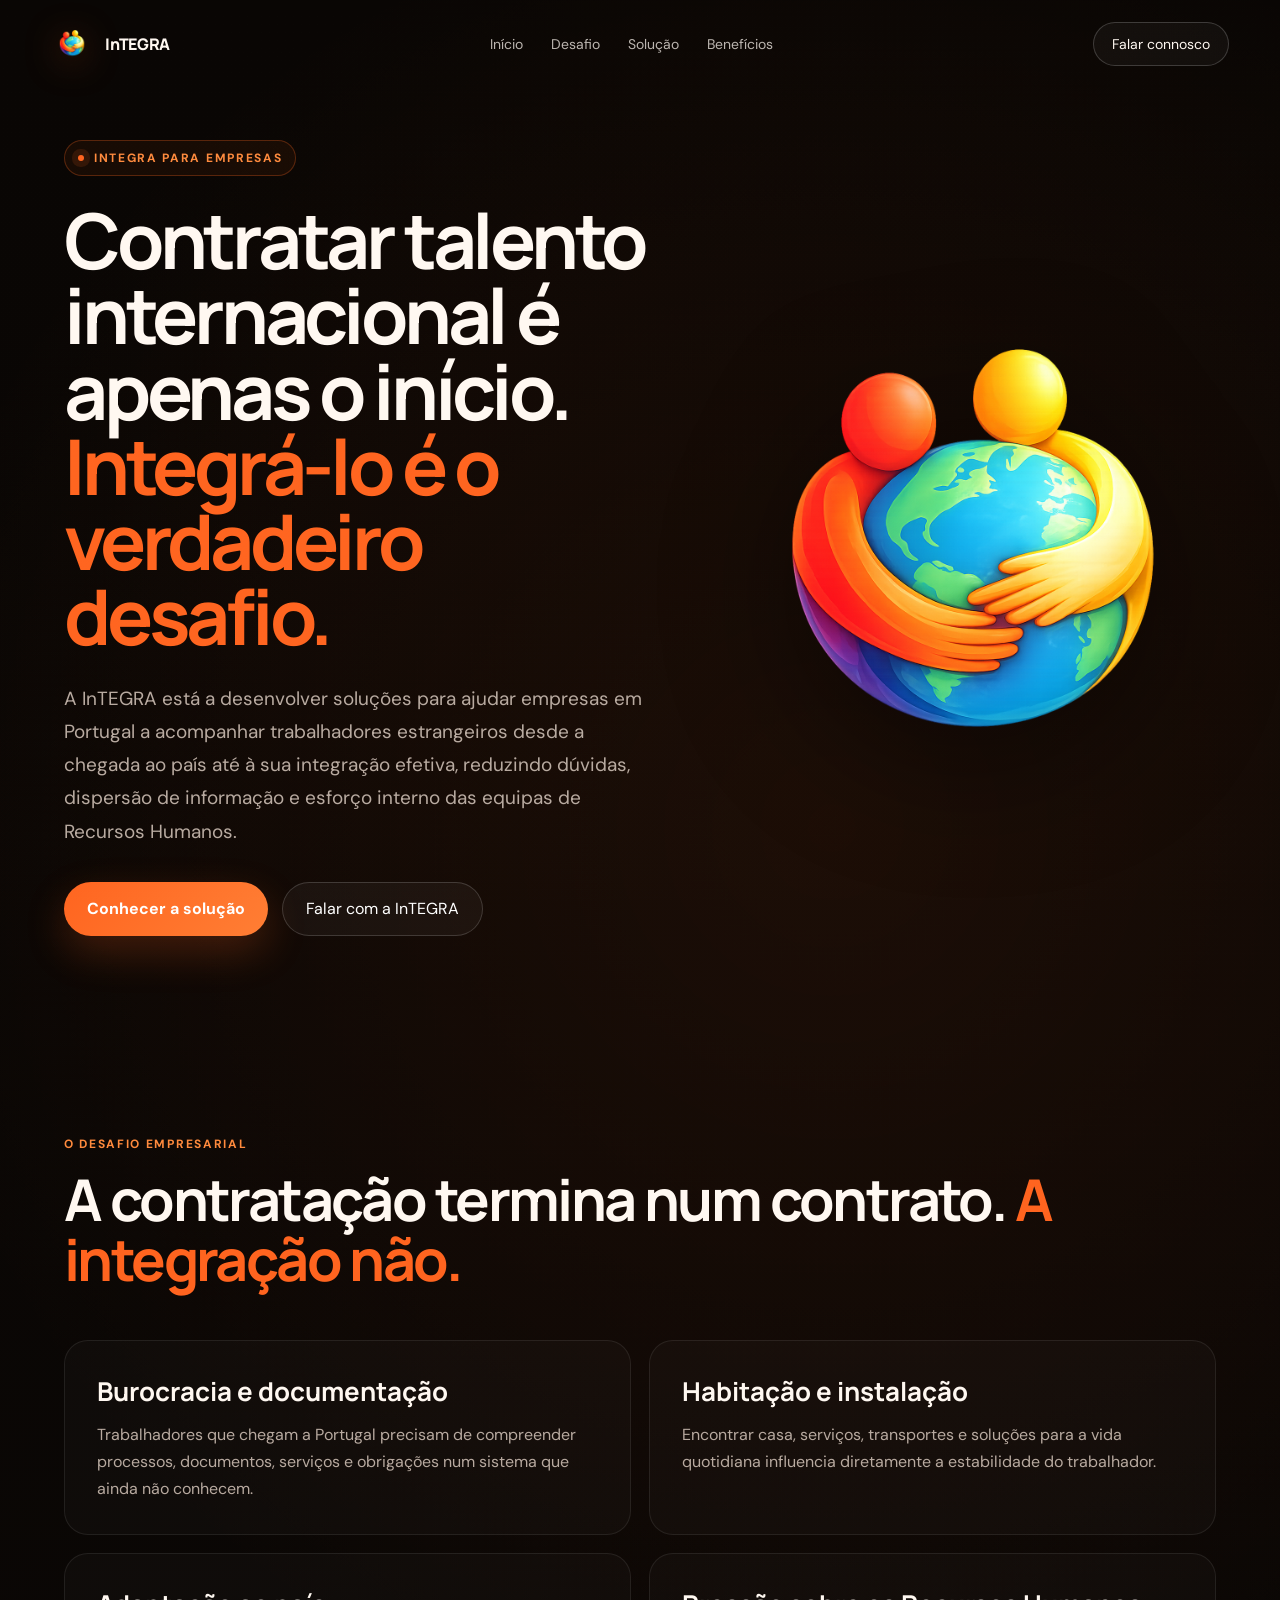
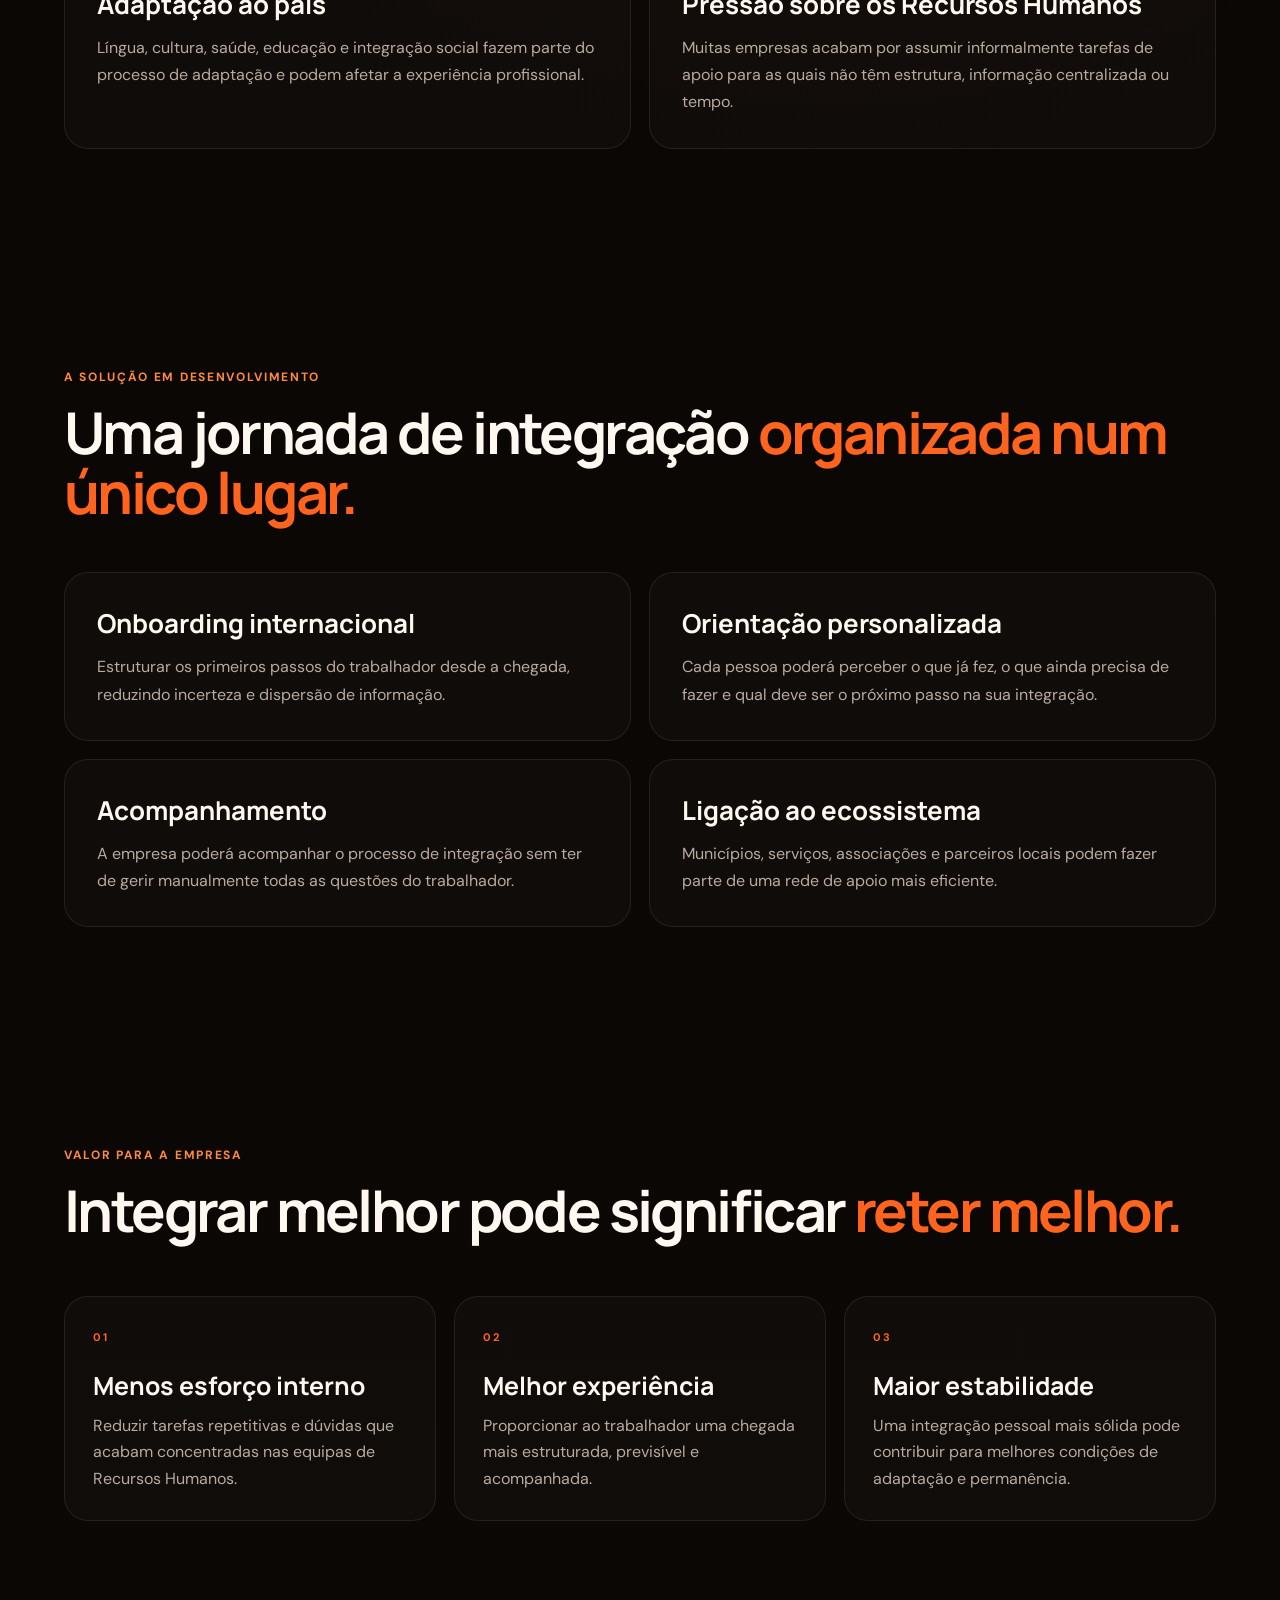
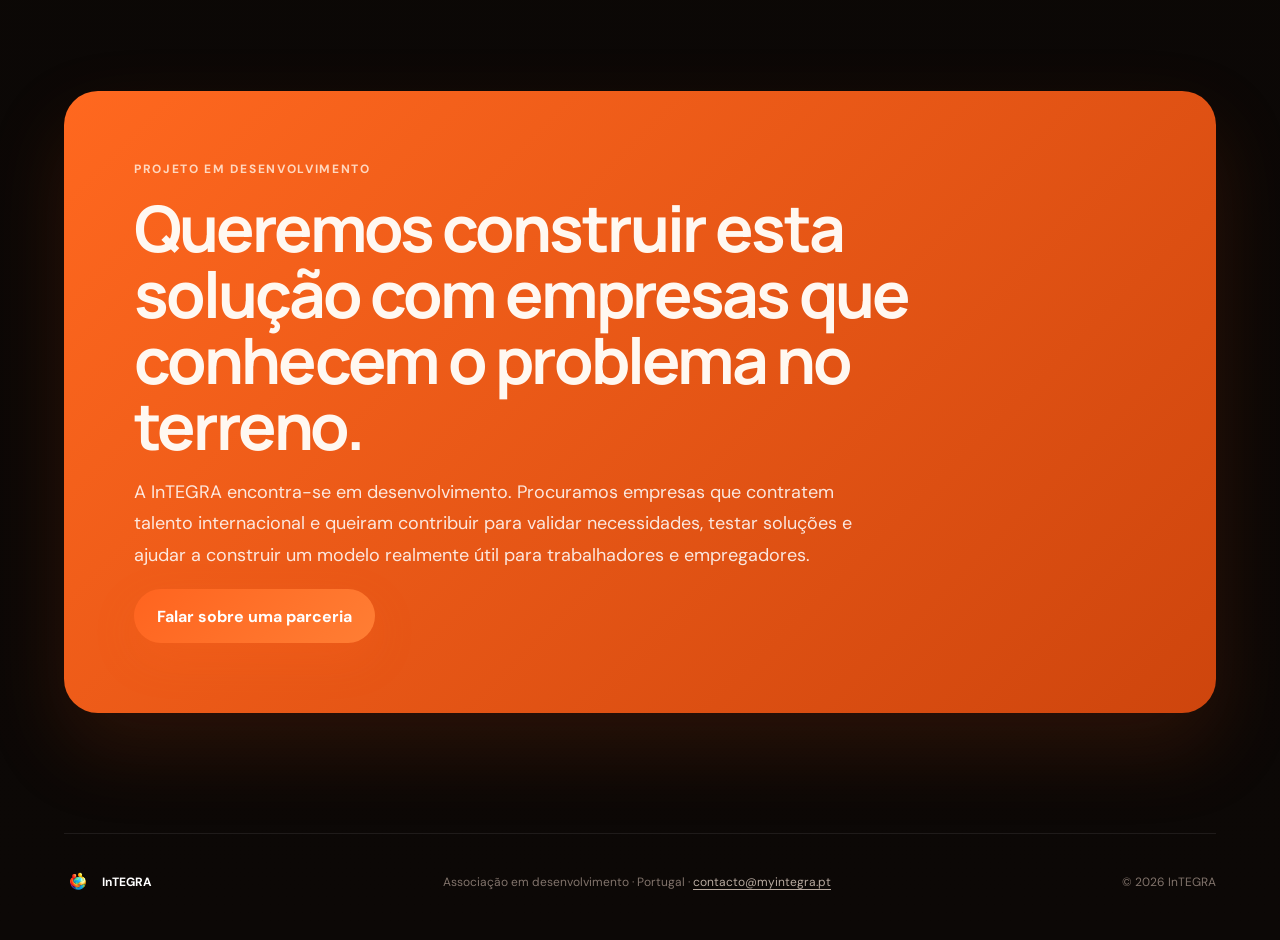
==== commit b935ffef: "Atualizar logotipo InTEGRA" ====
--- a/integra-apresentacao-v3-impacto/empresas.html
+++ b/integra-apresentacao-v3-impacto/empresas.html
@@ -1,267 +1,310 @@
 <!DOCTYPE html>
 <html lang="pt-PT">
 <head>
-  <meta charset="utf-8"/>
-  <meta name="viewport" content="width=device-width, initial-scale=1.0, viewport-fit=cover"/>
-
-  <title>Integração de Trabalhadores Estrangeiros | InTEGRA Empresas</title>
-
-  <meta
-    name="description"
-    content="A InTEGRA ajuda empresas em Portugal a integrar trabalhadores estrangeiros através de onboarding, orientação, acompanhamento e apoio na adaptação ao país."
-  />
-
-  <meta name="robots" content="index, follow, max-image-preview:large, max-snippet:-1"/>
-  <meta name="author" content="Associação InTEGRA"/>
-  <meta name="theme-color" content="#0b0806"/>
-  <meta name="color-scheme" content="dark"/>
-
-  <link rel="canonical" href="https://www.somosintegra.pt/empresas.html"/>
-  <link rel="alternate" hreflang="pt-PT" href="https://www.somosintegra.pt/empresas.html"/>
-
-  <meta property="og:type" content="website"/>
-  <meta property="og:locale" content="pt_PT"/>
-  <meta property="og:site_name" content="InTEGRA"/>
-  <meta property="og:title" content="Integração de Trabalhadores Estrangeiros | InTEGRA Empresas"/>
-  <meta
-    property="og:description"
-    content="Soluções para empresas que contratam trabalhadores internacionais e querem melhorar o processo de integração em Portugal."
-  />
-  <meta property="og:url" content="https://www.somosintegra.pt/empresas.html"/>
-  <meta property="og:image" content="https://www.somosintegra.pt/assets/og-integra.jpg"/>
-
-  <link rel="icon" href="/favicon.ico" sizes="any"/>
-  <link rel="icon" href="/favicon-32x32.png" sizes="32x32" type="image/png"/>
-  <link rel="apple-touch-icon" href="/apple-touch-icon.png"/>
-  <link rel="manifest" href="/site.webmanifest"/>
-
-  <link rel="preconnect" href="https://fonts.googleapis.com"/>
-  <link rel="preconnect" href="https://fonts.gstatic.com" crossorigin/>
-
-  <link
-    rel="preload"
-    as="style"
-    href="https://fonts.googleapis.com/css2?family=DM+Sans:wght@400;500;600;700&family=Manrope:wght@400;500;600;700;800&display=swap"
-  />
-
+
+<meta charset="utf-8"/>
+<meta name="viewport" content="width=device-width, initial-scale=1.0, viewport-fit=cover"/>
+
+<title>Integração de Trabalhadores Estrangeiros | InTEGRA Empresas</title>
+
+<meta
+  name="description"
+  content="A InTEGRA está a desenvolver soluções para ajudar empresas em Portugal a integrar trabalhadores estrangeiros através de onboarding, orientação e acompanhamento."
+/>
+
+<meta name="robots" content="index, follow, max-image-preview:large, max-snippet:-1"/>
+<meta name="author" content="Associação InTEGRA"/>
+<meta name="theme-color" content="#0b0806"/>
+<meta name="color-scheme" content="dark"/>
+
+<link
+  rel="canonical"
+  href="https://www.somosintegra.pt/empresas.html"
+/>
+
+<meta property="og:type" content="website"/>
+<meta property="og:locale" content="pt_PT"/>
+<meta property="og:site_name" content="InTEGRA"/>
+
+<meta
+  property="og:title"
+  content="Integração de Trabalhadores Estrangeiros | InTEGRA Empresas"
+/>
+
+<meta
+  property="og:description"
+  content="Soluções para empresas que contratam trabalhadores internacionais e querem melhorar a sua integração em Portugal."
+/>
+
+<meta
+  property="og:url"
+  content="https://www.somosintegra.pt/empresas.html"
+/>
+
+<meta
+  property="og:image"
+  content="https://www.somosintegra.pt/assets/og-integra.jpg"
+/>
+
+<link href="/favicon.ico" rel="icon" sizes="any"/>
+<link href="/favicon-32x32.png" rel="icon" sizes="32x32" type="image/png"/>
+<link href="/apple-touch-icon.png" rel="apple-touch-icon"/>
+<link href="/site.webmanifest" rel="manifest"/>
+
+<link rel="preconnect" href="https://fonts.googleapis.com"/>
+<link rel="preconnect" href="https://fonts.gstatic.com" crossorigin/>
+
+<link
+  rel="preload"
+  as="style"
+  href="https://fonts.googleapis.com/css2?family=DM+Sans:wght@400;500;600;700&family=Manrope:wght@400;500;600;700;800&display=swap"
+/>
+
+<link
+  rel="stylesheet"
+  href="https://fonts.googleapis.com/css2?family=DM+Sans:wght@400;500;600;700&family=Manrope:wght@400;500;600;700;800&display=swap"
+  media="print"
+  onload="this.media='all'"
+/>
+
+<noscript>
   <link
     rel="stylesheet"
     href="https://fonts.googleapis.com/css2?family=DM+Sans:wght@400;500;600;700&family=Manrope:wght@400;500;600;700;800&display=swap"
-    media="print"
-    onload="this.media='all'"
   />
-
-  <noscript>
-    <link
-      rel="stylesheet"
-      href="https://fonts.googleapis.com/css2?family=DM+Sans:wght@400;500;600;700&family=Manrope:wght@400;500;600;700;800&display=swap"
+</noscript>
+
+<link
+  rel="preload"
+  as="image"
+  href="/assets/logo-integra-square.png"
+  type="image/png"
+/>
+
+<link rel="stylesheet" href="css/styles.css"/>
+
+<style>
+
+.company-hero {
+  min-height: 82vh;
+  display: grid;
+  grid-template-columns: 1.1fr .9fr;
+  align-items: center;
+  gap: 70px;
+  width: min(1240px, calc(100% - 10vw));
+  margin: 0 auto;
+  padding: 140px 0 90px;
+}
+
+.company-hero h1 {
+  margin: 0;
+  font-family: "Manrope", sans-serif;
+  font-size: clamp(52px, 6vw, 92px);
+  line-height: .98;
+  letter-spacing: -.055em;
+}
+
+.company-hero h1 span {
+  color: var(--orange);
+}
+
+.company-lead {
+  color: var(--muted);
+  font-size: 19px;
+  line-height: 1.75;
+  max-width: 700px;
+  margin-top: 28px;
+}
+
+.company-visual {
+  position: relative;
+  min-height: 520px;
+  display: grid;
+  place-items: center;
+}
+
+.company-visual img {
+  width: min(430px, 100%);
+  height: auto;
+  object-fit: contain;
+  filter: drop-shadow(0 35px 65px rgba(0,0,0,.45));
+}
+
+.company-benefits {
+  display: grid;
+  grid-template-columns: repeat(3, 1fr);
+  gap: 18px;
+  margin-top: 55px;
+}
+
+.company-benefit {
+  padding: 28px;
+  border-radius: 24px;
+  border: 1px solid rgba(255,255,255,.08);
+  background: rgba(255,255,255,.025);
+}
+
+.company-benefit span {
+  color: var(--orange);
+  font-size: 11px;
+  letter-spacing: .14em;
+  text-transform: uppercase;
+  font-weight: 700;
+}
+
+.company-benefit h3 {
+  font-family: "Manrope", sans-serif;
+  font-size: 25px;
+  margin: 22px 0 10px;
+}
+
+.company-benefit p {
+  color: var(--muted);
+  line-height: 1.65;
+  margin: 0;
+}
+
+.company-section {
+  width: min(1240px, calc(100% - 10vw));
+  margin: 0 auto;
+  padding: 110px 0;
+}
+
+.company-section h2 {
+  font-family: "Manrope", sans-serif;
+  font-size: clamp(38px, 4.5vw, 66px);
+  letter-spacing: -.045em;
+  line-height: 1.04;
+  margin: 0;
+}
+
+.company-section h2 span {
+  color: var(--orange);
+}
+
+.problem-grid,
+.solution-grid {
+  display: grid;
+  grid-template-columns: repeat(2, 1fr);
+  gap: 18px;
+  margin-top: 50px;
+}
+
+.info-card {
+  padding: 32px;
+  border-radius: 24px;
+  border: 1px solid rgba(255,255,255,.08);
+  background: rgba(255,255,255,.025);
+}
+
+.info-card h3 {
+  font-family: "Manrope", sans-serif;
+  margin: 0 0 12px;
+  font-size: 26px;
+}
+
+.info-card p {
+  color: var(--muted);
+  line-height: 1.7;
+  margin: 0;
+}
+
+.business-cta {
+  width: min(1240px, calc(100% - 10vw));
+  margin: 60px auto 120px;
+  padding: 70px;
+  border-radius: 34px;
+  background: linear-gradient(135deg, #ff681f, #ce450d);
+  box-shadow: 0 35px 80px rgba(190,65,15,.18);
+}
+
+.business-cta h2 {
+  font-family: "Manrope", sans-serif;
+  font-size: clamp(40px, 5vw, 68px);
+  line-height: 1.03;
+  letter-spacing: -.045em;
+  margin: 0;
+  max-width: 900px;
+}
+
+.business-cta p {
+  max-width: 760px;
+  color: rgba(255,255,255,.86);
+  line-height: 1.75;
+  font-size: 18px;
+}
+
+@media (max-width: 900px) {
+
+  .company-hero {
+    grid-template-columns: 1fr;
+    text-align: center;
+  }
+
+  .company-lead {
+    margin-left: auto;
+    margin-right: auto;
+  }
+
+  .company-benefits,
+  .problem-grid,
+  .solution-grid {
+    grid-template-columns: 1fr;
+  }
+
+  .company-visual {
+    min-height: auto;
+  }
+
+  .business-cta {
+    padding: 40px 28px;
+  }
+}
+
+</style>
+
+<script type="application/ld+json">
+{
+  "@context": "https://schema.org",
+  "@type": "WebPage",
+  "@id": "https://www.somosintegra.pt/empresas.html#webpage",
+  "url": "https://www.somosintegra.pt/empresas.html",
+  "name": "Integração de Trabalhadores Estrangeiros | InTEGRA Empresas",
+  "description": "Soluções da InTEGRA para empresas que contratam trabalhadores estrangeiros e internacionais em Portugal.",
+  "isPartOf": {
+    "@id": "https://www.somosintegra.pt/#website"
+  },
+  "about": {
+    "@id": "https://www.somosintegra.pt/#organization"
+  },
+  "inLanguage": "pt-PT"
+}
+</script>
+
+</head>
+
+<body>
+
+<a class="skip-link" href="#conteudo-principal">
+  Saltar para o conteúdo principal
+</a>
+
+<div aria-hidden="true" class="noise"></div>
+
+<header class="topbar" id="topbar">
+
+  <a
+    class="brand"
+    href="index.html"
+    aria-label="InTEGRA — página inicial"
+  >
+    <img
+      src="assets/logo-integra.webp"
+      alt=""
+      width="512"
+      height="768"
     />
-  </noscript>
-
-  <link rel="stylesheet" href="css/styles.css"/>
-
-  <style>
-    .company-hero {
-      min-height: 82vh;
-      display: grid;
-      grid-template-columns: 1.1fr .9fr;
-      align-items: center;
-      gap: 70px;
-      width: min(1240px, calc(100% - 10vw));
-      margin: 0 auto;
-      padding: 140px 0 90px;
-    }
-
-    .company-hero h1 {
-      margin: 0;
-      font-family: "Manrope", sans-serif;
-      font-size: clamp(52px, 6vw, 92px);
-      line-height: .98;
-      letter-spacing: -.055em;
-    }
-
-    .company-hero h1 span {
-      color: var(--orange);
-    }
-
-    .company-lead {
-      color: var(--muted);
-      font-size: 19px;
-      line-height: 1.75;
-      max-width: 700px;
-      margin-top: 28px;
-    }
-
-    .company-visual {
-      position: relative;
-      min-height: 520px;
-      display: grid;
-      place-items: center;
-    }
-
-    .company-visual img {
-      width: min(430px, 100%);
-      filter: drop-shadow(0 35px 65px rgba(0,0,0,.45));
-    }
-
-    .company-benefits {
-      display: grid;
-      grid-template-columns: repeat(3, 1fr);
-      gap: 18px;
-      margin-top: 55px;
-    }
-
-    .company-benefit {
-      padding: 28px;
-      border-radius: 24px;
-      border: 1px solid rgba(255,255,255,.08);
-      background: rgba(255,255,255,.025);
-    }
-
-    .company-benefit span {
-      color: var(--orange);
-      font-size: 11px;
-      letter-spacing: .14em;
-      text-transform: uppercase;
-      font-weight: 700;
-    }
-
-    .company-benefit h3 {
-      font-family: "Manrope", sans-serif;
-      font-size: 25px;
-      margin: 22px 0 10px;
-    }
-
-    .company-benefit p {
-      color: var(--muted);
-      line-height: 1.65;
-      margin: 0;
-    }
-
-    .company-section {
-      width: min(1240px, calc(100% - 10vw));
-      margin: 0 auto;
-      padding: 110px 0;
-    }
-
-    .company-section h2 {
-      font-family: "Manrope", sans-serif;
-      font-size: clamp(38px, 4.5vw, 66px);
-      letter-spacing: -.045em;
-      line-height: 1.04;
-      margin: 0;
-    }
-
-    .company-section h2 span {
-      color: var(--orange);
-    }
-
-    .problem-grid,
-    .solution-grid {
-      display: grid;
-      grid-template-columns: repeat(2, 1fr);
-      gap: 18px;
-      margin-top: 50px;
-    }
-
-    .info-card {
-      padding: 32px;
-      border-radius: 24px;
-      border: 1px solid rgba(255,255,255,.08);
-      background: rgba(255,255,255,.025);
-    }
-
-    .info-card h3 {
-      font-family: "Manrope", sans-serif;
-      margin: 0 0 12px;
-      font-size: 26px;
-    }
-
-    .info-card p {
-      color: var(--muted);
-      line-height: 1.7;
-      margin: 0;
-    }
-
-    .business-cta {
-      width: min(1240px, calc(100% - 10vw));
-      margin: 60px auto 120px;
-      padding: 70px;
-      border-radius: 34px;
-      background: linear-gradient(135deg, #ff681f, #ce450d);
-      box-shadow: 0 35px 80px rgba(190,65,15,.18);
-    }
-
-    .business-cta h2 {
-      font-family: "Manrope", sans-serif;
-      font-size: clamp(40px, 5vw, 68px);
-      line-height: 1.03;
-      letter-spacing: -.045em;
-      margin: 0;
-      max-width: 900px;
-    }
-
-    .business-cta p {
-      max-width: 760px;
-      color: rgba(255,255,255,.86);
-      line-height: 1.75;
-      font-size: 18px;
-    }
-
-    @media (max-width: 900px) {
-      .company-hero {
-        grid-template-columns: 1fr;
-        text-align: center;
-      }
-
-      .company-lead {
-        margin-left: auto;
-        margin-right: auto;
-      }
-
-      .company-benefits,
-      .problem-grid,
-      .solution-grid {
-        grid-template-columns: 1fr;
-      }
-
-      .company-visual {
-        min-height: auto;
-      }
-
-      .business-cta {
-        padding: 40px 28px;
-      }
-    }
-  </style>
-
-  <script type="application/ld+json">
-  {
-    "@context": "https://schema.org",
-    "@type": "WebPage",
-    "@id": "https://www.somosintegra.pt/empresas.html#webpage",
-    "url": "https://www.somosintegra.pt/empresas.html",
-    "name": "Integração de Trabalhadores Estrangeiros | InTEGRA Empresas",
-    "description": "Soluções da InTEGRA para empresas que contratam trabalhadores estrangeiros e internacionais em Portugal.",
-    "isPartOf": {
-      "@id": "https://www.somosintegra.pt/#website"
-    },
-    "about": {
-      "@id": "https://www.somosintegra.pt/#organization"
-    },
-    "inLanguage": "pt-PT"
-  }
-  </script>
-</head>
-
-<body>
-
-<a class="skip-link" href="#conteudo-principal">Saltar para o conteúdo principal</a>
-<div aria-hidden="true" class="noise"></div>
-
-<header class="topbar" id="topbar">
-  <a class="brand" href="index.html" aria-label="InTEGRA — página inicial">
-    <img src="assets/logo-integra.webp" alt="" width="512" height="768"/>
+
     <span>InTEGRA</span>
   </a>
 
@@ -272,235 +315,266 @@
     <a href="#beneficios">Benefícios</a>
   </nav>
 
-  <a class="top-cta" href="#contacto">Falar connosco</a>
+  <a class="top-cta" href="#contacto">
+    Falar connosco
+  </a>
+
 </header>
 
 <main id="conteudo-principal">
 
-  <section class="company-hero">
-
-    <div>
-      <div class="eyebrow">
-        <span class="eyebrow-dot"></span>
-        InTEGRA para empresas
-      </div>
-
-      <h1>
-        Contratar talento internacional é apenas o início.
-        <span>Integrá-lo é o verdadeiro desafio.</span>
-      </h1>
-
-      <p class="company-lead">
-        A InTEGRA está a desenvolver soluções para ajudar empresas em Portugal
-        a acompanhar trabalhadores estrangeiros desde a chegada ao país até à sua
-        integração efetiva, reduzindo dúvidas, dispersão de informação e esforço
-        interno das equipas de recursos humanos.
-      </p>
-
-      <div class="hero-actions">
-        <a class="primary-button" href="#solucao">
-          Conhecer a solução
-        </a>
-
-        <a class="secondary-button" href="#contacto">
-          Falar com a InTEGRA
-        </a>
-      </div>
+<section class="company-hero">
+
+  <div>
+
+    <div class="eyebrow">
+      <span class="eyebrow-dot"></span>
+      InTEGRA para empresas
     </div>
 
-    <div class="company-visual">
-      <img
-        src="assets/logo-integra-square.png"
-        alt="Símbolo da InTEGRA"
-        width="1024"
-        height="1024"
-      />
+    <h1>
+      Contratar talento internacional é apenas o início.
+      <span>
+        Integrá-lo é o verdadeiro desafio.
+      </span>
+    </h1>
+
+    <p class="company-lead">
+      A InTEGRA está a desenvolver soluções para ajudar empresas em
+      Portugal a acompanhar trabalhadores estrangeiros desde a chegada
+      ao país até à sua integração efetiva, reduzindo dúvidas,
+      dispersão de informação e esforço interno das equipas de
+      Recursos Humanos.
+    </p>
+
+    <div class="hero-actions">
+
+      <a class="primary-button" href="#solucao">
+        Conhecer a solução
+      </a>
+
+      <a class="secondary-button" href="#contacto">
+        Falar com a InTEGRA
+      </a>
+
     </div>
 
-  </section>
-
-  <section class="company-section" id="problema">
-
-    <div class="section-label">
-      O desafio empresarial
-    </div>
-
-    <h2>
-      A contratação termina num contrato.
-      <span>A integração não.</span>
-    </h2>
-
-    <div class="problem-grid">
-
-      <article class="info-card">
-        <h3>Burocracia e documentação</h3>
-        <p>
-          Trabalhadores que chegam a Portugal precisam de compreender processos,
-          documentos, serviços e obrigações num sistema que ainda não conhecem.
-        </p>
-      </article>
-
-      <article class="info-card">
-        <h3>Habitação e instalação</h3>
-        <p>
-          Encontrar casa, serviços, transportes e soluções para a vida quotidiana
-          influencia diretamente a estabilidade do trabalhador.
-        </p>
-      </article>
-
-      <article class="info-card">
-        <h3>Adaptação ao país</h3>
-        <p>
-          Língua, cultura, saúde, educação e integração social fazem parte do
-          processo de adaptação e podem afetar a experiência profissional.
-        </p>
-      </article>
-
-      <article class="info-card">
-        <h3>Pressão sobre os Recursos Humanos</h3>
-        <p>
-          Muitas empresas acabam por assumir informalmente tarefas de apoio
-          para as quais não têm estrutura, informação centralizada ou tempo.
-        </p>
-      </article>
-
-    </div>
-
-  </section>
-
-  <section class="company-section" id="solucao">
-
-    <div class="section-label">
-      A solução em desenvolvimento
-    </div>
-
-    <h2>
-      Uma jornada de integração
-      <span>organizada num único lugar.</span>
-    </h2>
-
-    <div class="solution-grid">
-
-      <article class="info-card">
-        <h3>Onboarding internacional</h3>
-        <p>
-          Estruturar os primeiros passos do trabalhador desde a chegada,
-          reduzindo incerteza e dispersão de informação.
-        </p>
-      </article>
-
-      <article class="info-card">
-        <h3>Orientação personalizada</h3>
-        <p>
-          Cada pessoa poderá perceber o que já fez, o que ainda precisa de fazer
-          e qual deve ser o próximo passo na sua integração.
-        </p>
-      </article>
-
-      <article class="info-card">
-        <h3>Acompanhamento</h3>
-        <p>
-          A empresa poderá acompanhar o processo de integração sem ter de gerir
-          manualmente todas as questões do trabalhador.
-        </p>
-      </article>
-
-      <article class="info-card">
-        <h3>Ligação ao ecossistema</h3>
-        <p>
-          Municípios, serviços, associações e parceiros locais podem fazer parte
-          de uma rede de apoio mais eficiente.
-        </p>
-      </article>
-
-    </div>
-
-  </section>
-
-  <section class="company-section" id="beneficios">
-
-    <div class="section-label">
-      Valor para a empresa
-    </div>
-
-    <h2>
-      Integrar melhor pode significar
-      <span>reter melhor.</span>
-    </h2>
-
-    <div class="company-benefits">
-
-      <article class="company-benefit">
-        <span>01</span>
-        <h3>Menos esforço interno</h3>
-        <p>
-          Reduzir tarefas repetitivas e dúvidas que acabam concentradas nas
-          equipas de Recursos Humanos.
-        </p>
-      </article>
-
-      <article class="company-benefit">
-        <span>02</span>
-        <h3>Melhor experiência</h3>
-        <p>
-          Proporcionar ao trabalhador uma chegada mais estruturada, previsível
-          e acompanhada.
-        </p>
-      </article>
-
-      <article class="company-benefit">
-        <span>03</span>
-        <h3>Maior estabilidade</h3>
-        <p>
-          Uma integração pessoal mais sólida pode contribuir para melhores
-          condições de adaptação e permanência.
-        </p>
-      </article>
-
-    </div>
-
-  </section>
-
-  <section class="business-cta" id="contacto">
-
-    <div class="section-label light">
-      Projeto em desenvolvimento
-    </div>
-
-    <h2>
-      Queremos construir esta solução com empresas que conhecem o problema no terreno.
-    </h2>
-
-    <p>
-      A InTEGRA encontra-se em desenvolvimento. Procuramos empresas que contratem
-      talento internacional e queiram contribuir para validar necessidades,
-      testar soluções e ajudar a construir um modelo realmente útil para
-      trabalhadores e empregadores.
-    </p>
-
-    <a
-      class="primary-button"
-      href="mailto:contacto@myintegra.pt?subject=InTEGRA%20Empresas"
-    >
-      Falar sobre uma parceria
-    </a>
-
-  </section>
+  </div>
+
+  <div class="company-visual">
+
+    <img
+      src="assets/logo-integra-square.png"
+      alt="Símbolo da InTEGRA"
+      width="1024"
+      height="1024"
+      decoding="async"
+      fetchpriority="high"
+    />
+
+  </div>
+
+</section>
+
+<section class="company-section" id="problema">
+
+  <div class="section-label">
+    O desafio empresarial
+  </div>
+
+  <h2>
+    A contratação termina num contrato.
+    <span>A integração não.</span>
+  </h2>
+
+  <div class="problem-grid">
+
+    <article class="info-card">
+      <h3>Burocracia e documentação</h3>
+      <p>
+        Trabalhadores que chegam a Portugal precisam de compreender
+        processos, documentos, serviços e obrigações num sistema
+        que ainda não conhecem.
+      </p>
+    </article>
+
+    <article class="info-card">
+      <h3>Habitação e instalação</h3>
+      <p>
+        Encontrar casa, serviços, transportes e soluções para a vida
+        quotidiana influencia diretamente a estabilidade do trabalhador.
+      </p>
+    </article>
+
+    <article class="info-card">
+      <h3>Adaptação ao país</h3>
+      <p>
+        Língua, cultura, saúde, educação e integração social fazem parte
+        do processo de adaptação e podem afetar a experiência profissional.
+      </p>
+    </article>
+
+    <article class="info-card">
+      <h3>Pressão sobre os Recursos Humanos</h3>
+      <p>
+        Muitas empresas acabam por assumir informalmente tarefas de apoio
+        para as quais não têm estrutura, informação centralizada ou tempo.
+      </p>
+    </article>
+
+  </div>
+
+</section>
+
+<section class="company-section" id="solucao">
+
+  <div class="section-label">
+    A solução em desenvolvimento
+  </div>
+
+  <h2>
+    Uma jornada de integração
+    <span>organizada num único lugar.</span>
+  </h2>
+
+  <div class="solution-grid">
+
+    <article class="info-card">
+      <h3>Onboarding internacional</h3>
+      <p>
+        Estruturar os primeiros passos do trabalhador desde a chegada,
+        reduzindo incerteza e dispersão de informação.
+      </p>
+    </article>
+
+    <article class="info-card">
+      <h3>Orientação personalizada</h3>
+      <p>
+        Cada pessoa poderá perceber o que já fez, o que ainda precisa
+        de fazer e qual deve ser o próximo passo na sua integração.
+      </p>
+    </article>
+
+    <article class="info-card">
+      <h3>Acompanhamento</h3>
+      <p>
+        A empresa poderá acompanhar o processo de integração sem ter
+        de gerir manualmente todas as questões do trabalhador.
+      </p>
+    </article>
+
+    <article class="info-card">
+      <h3>Ligação ao ecossistema</h3>
+      <p>
+        Municípios, serviços, associações e parceiros locais podem fazer
+        parte de uma rede de apoio mais eficiente.
+      </p>
+    </article>
+
+  </div>
+
+</section>
+
+<section class="company-section" id="beneficios">
+
+  <div class="section-label">
+    Valor para a empresa
+  </div>
+
+  <h2>
+    Integrar melhor pode significar
+    <span>reter melhor.</span>
+  </h2>
+
+  <div class="company-benefits">
+
+    <article class="company-benefit">
+      <span>01</span>
+      <h3>Menos esforço interno</h3>
+      <p>
+        Reduzir tarefas repetitivas e dúvidas que acabam concentradas
+        nas equipas de Recursos Humanos.
+      </p>
+    </article>
+
+    <article class="company-benefit">
+      <span>02</span>
+      <h3>Melhor experiência</h3>
+      <p>
+        Proporcionar ao trabalhador uma chegada mais estruturada,
+        previsível e acompanhada.
+      </p>
+    </article>
+
+    <article class="company-benefit">
+      <span>03</span>
+      <h3>Maior estabilidade</h3>
+      <p>
+        Uma integração pessoal mais sólida pode contribuir para melhores
+        condições de adaptação e permanência.
+      </p>
+    </article>
+
+  </div>
+
+</section>
+
+<section class="business-cta" id="contacto">
+
+  <div class="section-label light">
+    Projeto em desenvolvimento
+  </div>
+
+  <h2>
+    Queremos construir esta solução com empresas que conhecem o problema no terreno.
+  </h2>
+
+  <p>
+    A InTEGRA encontra-se em desenvolvimento. Procuramos empresas que
+    contratem talento internacional e queiram contribuir para validar
+    necessidades, testar soluções e ajudar a construir um modelo realmente
+    útil para trabalhadores e empregadores.
+  </p>
+
+  <a
+    class="primary-button"
+    href="mailto:contacto@myintegra.pt?subject=InTEGRA%20Empresas"
+  >
+    Falar sobre uma parceria
+  </a>
+
+</section>
 
 </main>
 
 <footer>
+
   <div class="footer-brand">
-    <img src="assets/logo-integra.webp" alt="" width="512" height="768" loading="lazy"/>
+
+    <img
+      src="assets/logo-integra.webp"
+      alt=""
+      width="512"
+      height="768"
+      loading="lazy"
+      decoding="async"
+    />
+
     <strong>InTEGRA</strong>
+
   </div>
 
   <p>
     Associação em desenvolvimento · Portugal ·
-    <a href="mailto:contacto@myintegra.pt">contacto@myintegra.pt</a>
+    <a href="mailto:contacto@myintegra.pt">
+      contacto@myintegra.pt
+    </a>
   </p>
 
-  <p>© 2026 InTEGRA</p>
+  <p>
+    © 2026 InTEGRA
+  </p>
+
 </footer>
 
 <script src="js/app.js"></script>
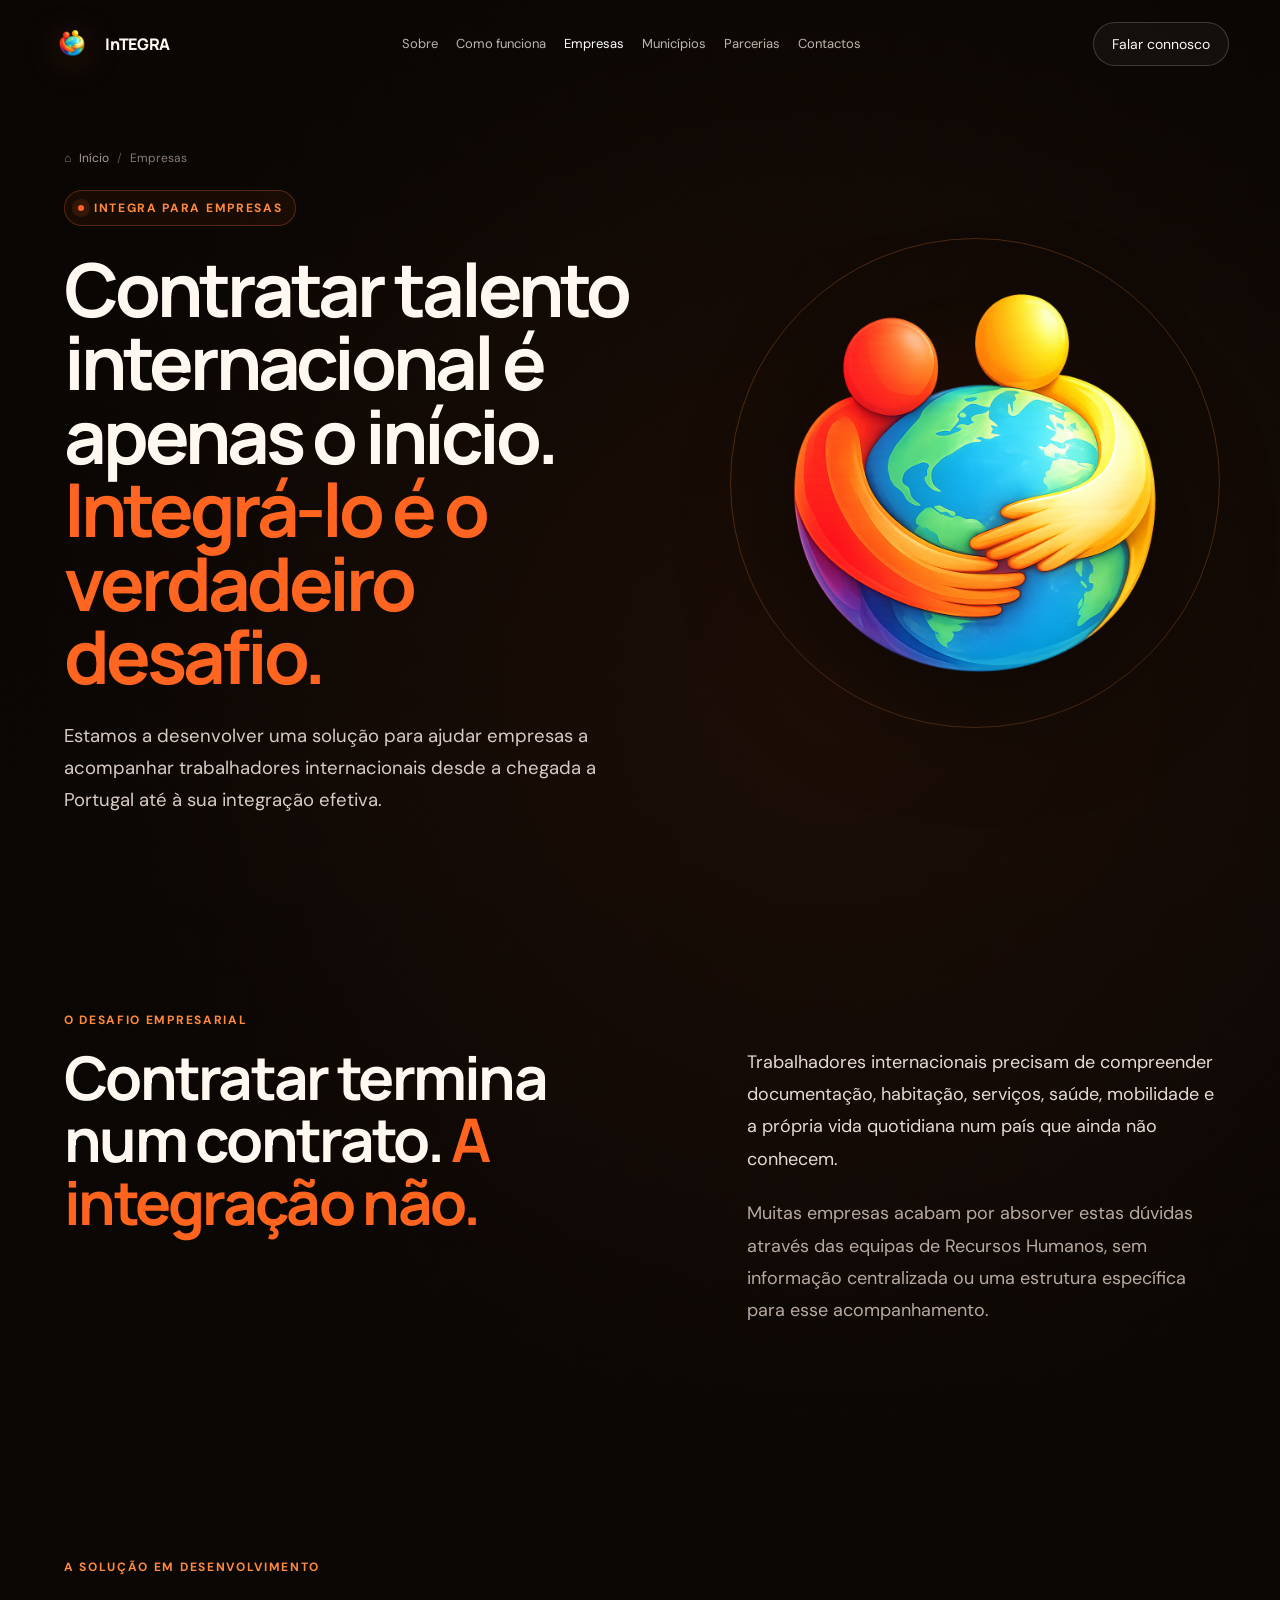
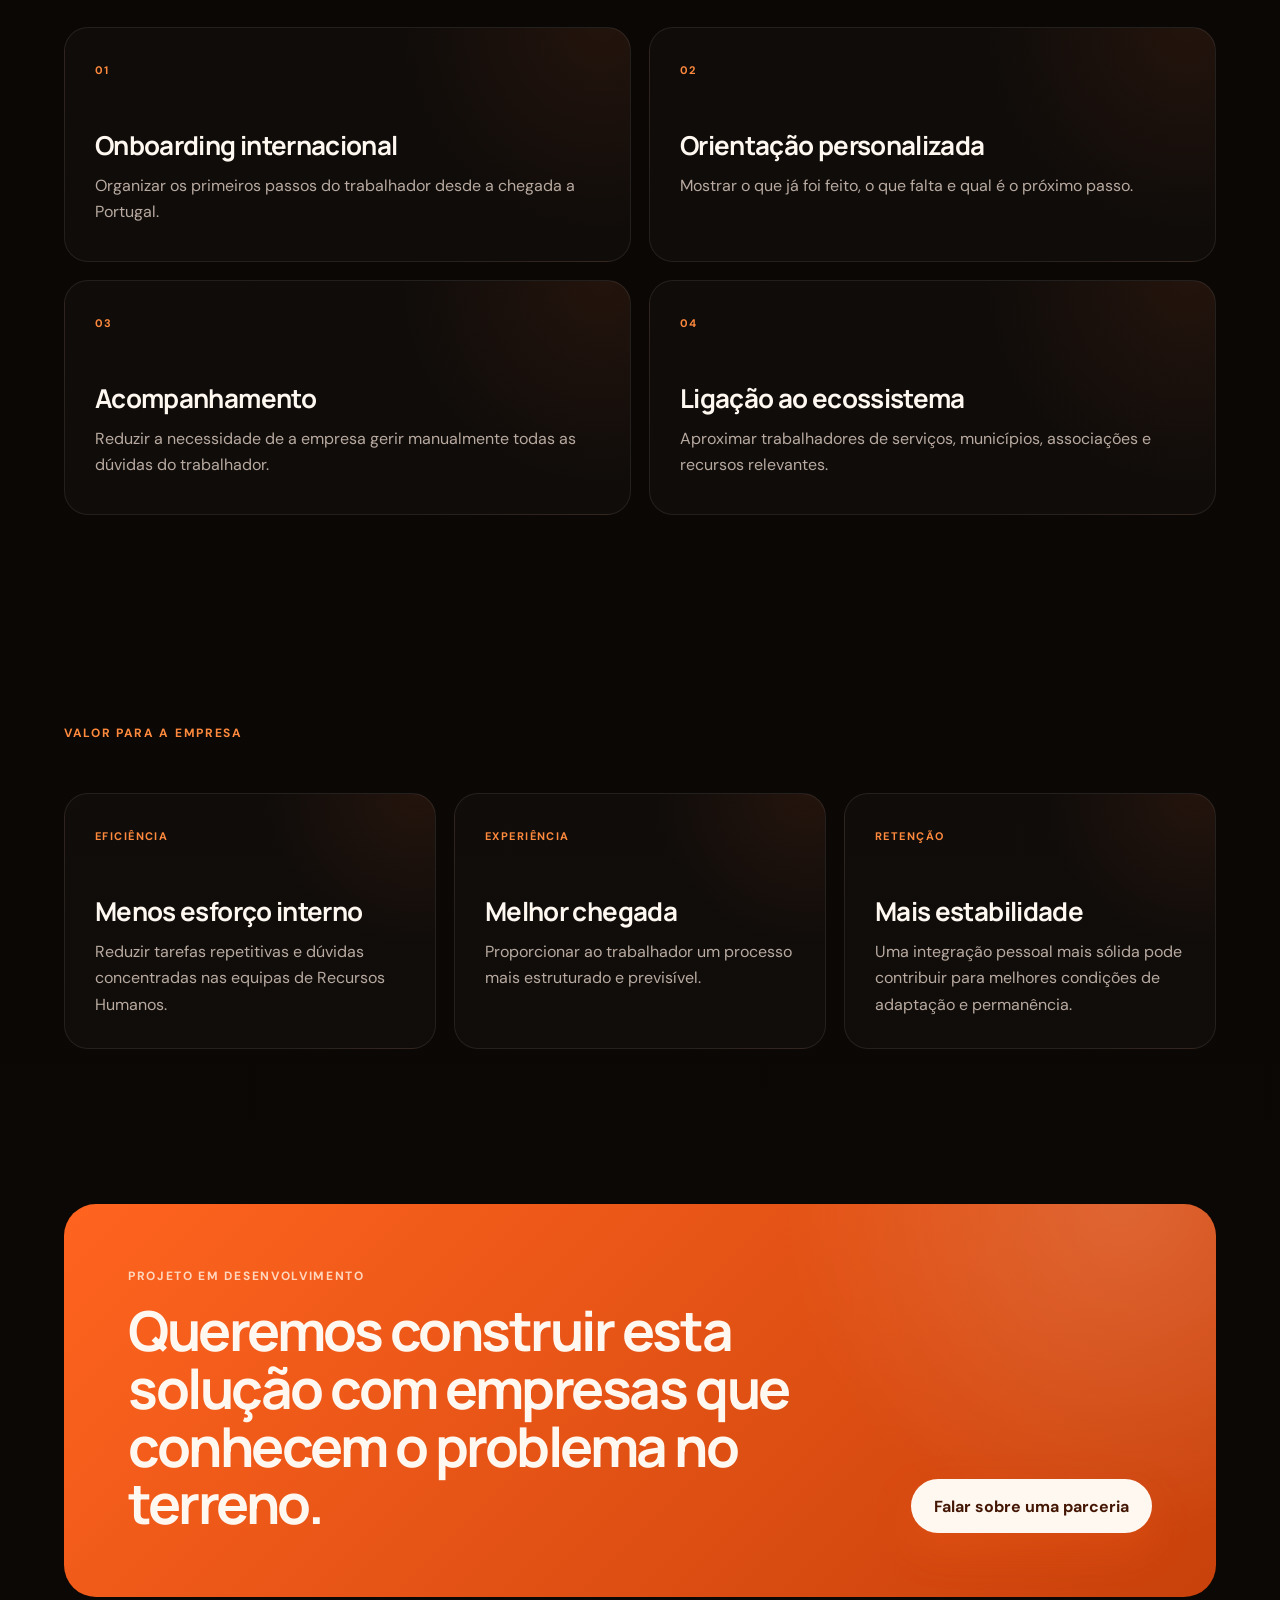
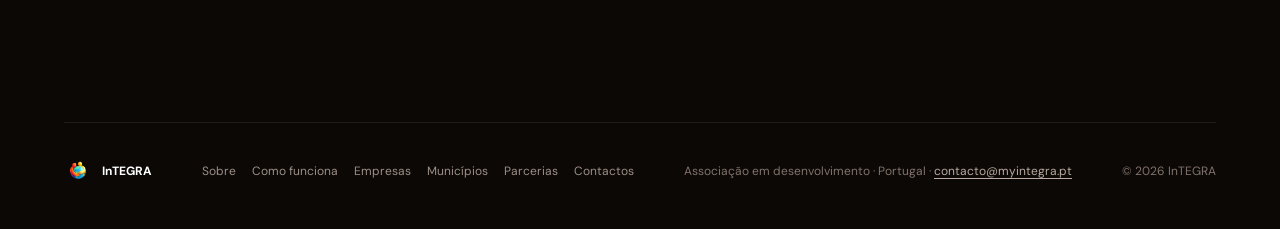
==== commit 8bdf04d8: "Destacar apresentacao em video" ====
--- a/integra-apresentacao-v3-impacto/empresas.html
+++ b/integra-apresentacao-v3-impacto/empresas.html
@@ -1,583 +1,126 @@
 <!DOCTYPE html>
 <html lang="pt-PT">
 <head>
-
 <meta charset="utf-8"/>
 <meta name="viewport" content="width=device-width, initial-scale=1.0, viewport-fit=cover"/>
-
 <title>Integração de Trabalhadores Estrangeiros | InTEGRA Empresas</title>
-
-<meta
-  name="description"
-  content="A InTEGRA está a desenvolver soluções para ajudar empresas em Portugal a integrar trabalhadores estrangeiros através de onboarding, orientação e acompanhamento."
-/>
-
+<meta name="description" content="A InTEGRA está a desenvolver soluções para ajudar empresas em Portugal a integrar trabalhadores estrangeiros através de onboarding, orientação e acompanhamento."/>
 <meta name="robots" content="index, follow, max-image-preview:large, max-snippet:-1"/>
 <meta name="author" content="Associação InTEGRA"/>
 <meta name="theme-color" content="#0b0806"/>
 <meta name="color-scheme" content="dark"/>
-
-<link
-  rel="canonical"
-  href="https://www.somosintegra.pt/empresas.html"
-/>
-
+<link rel="canonical" href="https://www.somosintegra.pt/empresas.html"/>
 <meta property="og:type" content="website"/>
 <meta property="og:locale" content="pt_PT"/>
 <meta property="og:site_name" content="InTEGRA"/>
-
-<meta
-  property="og:title"
-  content="Integração de Trabalhadores Estrangeiros | InTEGRA Empresas"
-/>
-
-<meta
-  property="og:description"
-  content="Soluções para empresas que contratam trabalhadores internacionais e querem melhorar a sua integração em Portugal."
-/>
-
-<meta
-  property="og:url"
-  content="https://www.somosintegra.pt/empresas.html"
-/>
-
-<meta
-  property="og:image"
-  content="https://www.somosintegra.pt/assets/og-integra.jpg"
-/>
-
+<meta property="og:title" content="Integração de Trabalhadores Estrangeiros | InTEGRA Empresas"/>
+<meta property="og:description" content="A InTEGRA está a desenvolver soluções para ajudar empresas em Portugal a integrar trabalhadores estrangeiros através de onboarding, orientação e acompanhamento."/>
+<meta property="og:url" content="https://www.somosintegra.pt/empresas.html"/>
+<meta property="og:image" content="https://www.somosintegra.pt/assets/og-integra.jpg"/>
+<meta name="twitter:card" content="summary_large_image"/>
+<meta name="twitter:title" content="Integração de Trabalhadores Estrangeiros | InTEGRA Empresas"/>
+<meta name="twitter:description" content="A InTEGRA está a desenvolver soluções para ajudar empresas em Portugal a integrar trabalhadores estrangeiros através de onboarding, orientação e acompanhamento."/>
+<meta name="twitter:image" content="https://www.somosintegra.pt/assets/og-integra.jpg"/>
 <link href="/favicon.ico" rel="icon" sizes="any"/>
 <link href="/favicon-32x32.png" rel="icon" sizes="32x32" type="image/png"/>
 <link href="/apple-touch-icon.png" rel="apple-touch-icon"/>
 <link href="/site.webmanifest" rel="manifest"/>
-
 <link rel="preconnect" href="https://fonts.googleapis.com"/>
 <link rel="preconnect" href="https://fonts.gstatic.com" crossorigin/>
-
-<link
-  rel="preload"
-  as="style"
-  href="https://fonts.googleapis.com/css2?family=DM+Sans:wght@400;500;600;700&family=Manrope:wght@400;500;600;700;800&display=swap"
-/>
-
-<link
-  rel="stylesheet"
-  href="https://fonts.googleapis.com/css2?family=DM+Sans:wght@400;500;600;700&family=Manrope:wght@400;500;600;700;800&display=swap"
-  media="print"
-  onload="this.media='all'"
-/>
-
-<noscript>
-  <link
-    rel="stylesheet"
-    href="https://fonts.googleapis.com/css2?family=DM+Sans:wght@400;500;600;700&family=Manrope:wght@400;500;600;700;800&display=swap"
-  />
-</noscript>
-
-<link
-  rel="preload"
-  as="image"
-  href="/assets/logo-integra-square.png"
-  type="image/png"
-/>
-
+<link rel="preload" as="style" href="https://fonts.googleapis.com/css2?family=DM+Sans:wght@400;500;600;700&family=Manrope:wght@400;500;600;700;800&display=swap"/>
+<link rel="stylesheet" href="https://fonts.googleapis.com/css2?family=DM+Sans:wght@400;500;600;700&family=Manrope:wght@400;500;600;700;800&display=swap" media="print" onload="this.media='all'"/>
+<noscript><link rel="stylesheet" href="https://fonts.googleapis.com/css2?family=DM+Sans:wght@400;500;600;700&family=Manrope:wght@400;500;600;700;800&display=swap"/></noscript>
+<script>document.documentElement.classList.add('js');</script>
+<script type="application/ld+json">{"@context":"https://schema.org","@graph":[{"@type":"WebPage","@id":"https://www.somosintegra.pt/empresas.html#webpage","url":"https://www.somosintegra.pt/empresas.html","name":"Integração de Trabalhadores Estrangeiros | InTEGRA Empresas","description":"A InTEGRA está a desenvolver soluções para ajudar empresas em Portugal a integrar trabalhadores estrangeiros através de onboarding, orientação e acompanhamento.","isPartOf":{"@id":"https://www.somosintegra.pt/#website"},"about":{"@id":"https://www.somosintegra.pt/#organization"},"inLanguage":"pt-PT"},{"@type":"BreadcrumbList","itemListElement":[{"@type":"ListItem","position":1,"name":"Início","item":"https://www.somosintegra.pt/"},{"@type":"ListItem","position":2,"name":"Empresas"}]}]}</script>
 <link rel="stylesheet" href="css/styles.css"/>
-
-<style>
-
-.company-hero {
-  min-height: 82vh;
-  display: grid;
-  grid-template-columns: 1.1fr .9fr;
-  align-items: center;
-  gap: 70px;
-  width: min(1240px, calc(100% - 10vw));
-  margin: 0 auto;
-  padding: 140px 0 90px;
-}
-
-.company-hero h1 {
-  margin: 0;
-  font-family: "Manrope", sans-serif;
-  font-size: clamp(52px, 6vw, 92px);
-  line-height: .98;
-  letter-spacing: -.055em;
-}
-
-.company-hero h1 span {
-  color: var(--orange);
-}
-
-.company-lead {
-  color: var(--muted);
-  font-size: 19px;
-  line-height: 1.75;
-  max-width: 700px;
-  margin-top: 28px;
-}
-
-.company-visual {
-  position: relative;
-  min-height: 520px;
-  display: grid;
-  place-items: center;
-}
-
-.company-visual img {
-  width: min(430px, 100%);
-  height: auto;
-  object-fit: contain;
-  filter: drop-shadow(0 35px 65px rgba(0,0,0,.45));
-}
-
-.company-benefits {
-  display: grid;
-  grid-template-columns: repeat(3, 1fr);
-  gap: 18px;
-  margin-top: 55px;
-}
-
-.company-benefit {
-  padding: 28px;
-  border-radius: 24px;
-  border: 1px solid rgba(255,255,255,.08);
-  background: rgba(255,255,255,.025);
-}
-
-.company-benefit span {
-  color: var(--orange);
-  font-size: 11px;
-  letter-spacing: .14em;
-  text-transform: uppercase;
-  font-weight: 700;
-}
-
-.company-benefit h3 {
-  font-family: "Manrope", sans-serif;
-  font-size: 25px;
-  margin: 22px 0 10px;
-}
-
-.company-benefit p {
-  color: var(--muted);
-  line-height: 1.65;
-  margin: 0;
-}
-
-.company-section {
-  width: min(1240px, calc(100% - 10vw));
-  margin: 0 auto;
-  padding: 110px 0;
-}
-
-.company-section h2 {
-  font-family: "Manrope", sans-serif;
-  font-size: clamp(38px, 4.5vw, 66px);
-  letter-spacing: -.045em;
-  line-height: 1.04;
-  margin: 0;
-}
-
-.company-section h2 span {
-  color: var(--orange);
-}
-
-.problem-grid,
-.solution-grid {
-  display: grid;
-  grid-template-columns: repeat(2, 1fr);
-  gap: 18px;
-  margin-top: 50px;
-}
-
-.info-card {
-  padding: 32px;
-  border-radius: 24px;
-  border: 1px solid rgba(255,255,255,.08);
-  background: rgba(255,255,255,.025);
-}
-
-.info-card h3 {
-  font-family: "Manrope", sans-serif;
-  margin: 0 0 12px;
-  font-size: 26px;
-}
-
-.info-card p {
-  color: var(--muted);
-  line-height: 1.7;
-  margin: 0;
-}
-
-.business-cta {
-  width: min(1240px, calc(100% - 10vw));
-  margin: 60px auto 120px;
-  padding: 70px;
-  border-radius: 34px;
-  background: linear-gradient(135deg, #ff681f, #ce450d);
-  box-shadow: 0 35px 80px rgba(190,65,15,.18);
-}
-
-.business-cta h2 {
-  font-family: "Manrope", sans-serif;
-  font-size: clamp(40px, 5vw, 68px);
-  line-height: 1.03;
-  letter-spacing: -.045em;
-  margin: 0;
-  max-width: 900px;
-}
-
-.business-cta p {
-  max-width: 760px;
-  color: rgba(255,255,255,.86);
-  line-height: 1.75;
-  font-size: 18px;
-}
-
-@media (max-width: 900px) {
-
-  .company-hero {
-    grid-template-columns: 1fr;
-    text-align: center;
-  }
-
-  .company-lead {
-    margin-left: auto;
-    margin-right: auto;
-  }
-
-  .company-benefits,
-  .problem-grid,
-  .solution-grid {
-    grid-template-columns: 1fr;
-  }
-
-  .company-visual {
-    min-height: auto;
-  }
-
-  .business-cta {
-    padding: 40px 28px;
-  }
-}
-
-</style>
-
-<script type="application/ld+json">
-{
-  "@context": "https://schema.org",
-  "@type": "WebPage",
-  "@id": "https://www.somosintegra.pt/empresas.html#webpage",
-  "url": "https://www.somosintegra.pt/empresas.html",
-  "name": "Integração de Trabalhadores Estrangeiros | InTEGRA Empresas",
-  "description": "Soluções da InTEGRA para empresas que contratam trabalhadores estrangeiros e internacionais em Portugal.",
-  "isPartOf": {
-    "@id": "https://www.somosintegra.pt/#website"
-  },
-  "about": {
-    "@id": "https://www.somosintegra.pt/#organization"
-  },
-  "inLanguage": "pt-PT"
-}
-</script>
-
 </head>
-
 <body>
-
-<a class="skip-link" href="#conteudo-principal">
-  Saltar para o conteúdo principal
-</a>
-
+<a class="skip-link" href="#conteudo-principal">Saltar para o conteúdo principal</a>
 <div aria-hidden="true" class="noise"></div>
-
 <header class="topbar" id="topbar">
-
-  <a
-    class="brand"
-    href="index.html"
-    aria-label="InTEGRA — página inicial"
-  >
-    <img
-      src="assets/logo-integra.webp"
-      alt=""
-      width="512"
-      height="768"
-    />
-
+  <a class="brand" href="index.html" aria-label="InTEGRA — página inicial">
+    <img src="assets/logo-integra.webp" alt="" width="512" height="768"/>
     <span>InTEGRA</span>
   </a>
-
   <nav class="nav" aria-label="Navegação principal">
-    <a href="index.html">Início</a>
-    <a href="#problema">Desafio</a>
-    <a href="#solucao">Solução</a>
-    <a href="#beneficios">Benefícios</a>
+    <a href="sobre.html">Sobre</a>
+    <a href="como-funciona.html">Como funciona</a>
+    <a href="empresas.html" aria-current="page">Empresas</a>
+    <a href="municipios.html">Municípios</a>
+    <a href="parcerias.html">Parcerias</a>
+    <a href="contactos.html">Contactos</a>
   </nav>
-
-  <a class="top-cta" href="#contacto">
-    Falar connosco
-  </a>
-
+  <a class="top-cta" href="contactos.html">Falar connosco</a>
 </header>
 
-<main id="conteudo-principal">
+<main id="conteudo-principal" class="internal-page">
+  <section class="page-hero">
+    <div class="page-hero-copy reveal">
+      <nav class="breadcrumb" aria-label="Breadcrumb"><span aria-hidden="true">⌂</span><a href="index.html">Início</a><span class="breadcrumb-sep">/</span><span aria-current="page">Empresas</span></nav>
+      <div class="eyebrow"><span class="eyebrow-dot"></span>InTEGRA para empresas</div>
+      <h1>Contratar talento internacional é apenas o início. <span>Integrá-lo é o verdadeiro desafio.</span></h1>
+      <p class="page-lead">Estamos a desenvolver uma solução para ajudar empresas a acompanhar trabalhadores internacionais desde a chegada a Portugal até à sua integração efetiva.</p>
+    </div>
+    <div class="page-hero-visual reveal">
+      <div class="page-logo-orbit">
+        <img src="assets/logo-integra-square.png" alt="Símbolo da InTEGRA" width="1024" height="1024" decoding="async"/>
+      </div>
+    </div>
+  </section>
 
-<section class="company-hero">
-
-  <div>
-
-    <div class="eyebrow">
-      <span class="eyebrow-dot"></span>
-      InTEGRA para empresas
+  
+<section class="content-section">
+  <div class="section-label">O desafio empresarial</div>
+  <div class="content-two-col">
+    <h2>Contratar termina num contrato. <span>A integração não.</span></h2>
+    <div class="rich-copy">
+      <p>Trabalhadores internacionais precisam de compreender documentação, habitação, serviços, saúde, mobilidade e a própria vida quotidiana num país que ainda não conhecem.</p>
+      <p>Muitas empresas acabam por absorver estas dúvidas através das equipas de Recursos Humanos, sem informação centralizada ou uma estrutura específica para esse acompanhamento.</p>
     </div>
-
-    <h1>
-      Contratar talento internacional é apenas o início.
-      <span>
-        Integrá-lo é o verdadeiro desafio.
-      </span>
-    </h1>
-
-    <p class="company-lead">
-      A InTEGRA está a desenvolver soluções para ajudar empresas em
-      Portugal a acompanhar trabalhadores estrangeiros desde a chegada
-      ao país até à sua integração efetiva, reduzindo dúvidas,
-      dispersão de informação e esforço interno das equipas de
-      Recursos Humanos.
-    </p>
-
-    <div class="hero-actions">
-
-      <a class="primary-button" href="#solucao">
-        Conhecer a solução
-      </a>
-
-      <a class="secondary-button" href="#contacto">
-        Falar com a InTEGRA
-      </a>
-
-    </div>
-
   </div>
-
-  <div class="company-visual">
-
-    <img
-      src="assets/logo-integra-square.png"
-      alt="Símbolo da InTEGRA"
-      width="1024"
-      height="1024"
-      decoding="async"
-      fetchpriority="high"
-    />
-
-  </div>
-
 </section>
 
-<section class="company-section" id="problema">
-
-  <div class="section-label">
-    O desafio empresarial
+<section class="content-section">
+  <div class="section-label">A solução em desenvolvimento</div>
+  <div class="content-card-grid two">
+    <article class="content-card"><span>01</span><h3>Onboarding internacional</h3><p>Organizar os primeiros passos do trabalhador desde a chegada a Portugal.</p></article>
+    <article class="content-card"><span>02</span><h3>Orientação personalizada</h3><p>Mostrar o que já foi feito, o que falta e qual é o próximo passo.</p></article>
+    <article class="content-card"><span>03</span><h3>Acompanhamento</h3><p>Reduzir a necessidade de a empresa gerir manualmente todas as dúvidas do trabalhador.</p></article>
+    <article class="content-card"><span>04</span><h3>Ligação ao ecossistema</h3><p>Aproximar trabalhadores de serviços, municípios, associações e recursos relevantes.</p></article>
   </div>
-
-  <h2>
-    A contratação termina num contrato.
-    <span>A integração não.</span>
-  </h2>
-
-  <div class="problem-grid">
-
-    <article class="info-card">
-      <h3>Burocracia e documentação</h3>
-      <p>
-        Trabalhadores que chegam a Portugal precisam de compreender
-        processos, documentos, serviços e obrigações num sistema
-        que ainda não conhecem.
-      </p>
-    </article>
-
-    <article class="info-card">
-      <h3>Habitação e instalação</h3>
-      <p>
-        Encontrar casa, serviços, transportes e soluções para a vida
-        quotidiana influencia diretamente a estabilidade do trabalhador.
-      </p>
-    </article>
-
-    <article class="info-card">
-      <h3>Adaptação ao país</h3>
-      <p>
-        Língua, cultura, saúde, educação e integração social fazem parte
-        do processo de adaptação e podem afetar a experiência profissional.
-      </p>
-    </article>
-
-    <article class="info-card">
-      <h3>Pressão sobre os Recursos Humanos</h3>
-      <p>
-        Muitas empresas acabam por assumir informalmente tarefas de apoio
-        para as quais não têm estrutura, informação centralizada ou tempo.
-      </p>
-    </article>
-
-  </div>
-
 </section>
 
-<section class="company-section" id="solucao">
-
-  <div class="section-label">
-    A solução em desenvolvimento
+<section class="content-section">
+  <div class="section-label">Valor para a empresa</div>
+  <div class="content-card-grid three">
+    <article class="content-card"><span>Eficiência</span><h3>Menos esforço interno</h3><p>Reduzir tarefas repetitivas e dúvidas concentradas nas equipas de Recursos Humanos.</p></article>
+    <article class="content-card"><span>Experiência</span><h3>Melhor chegada</h3><p>Proporcionar ao trabalhador um processo mais estruturado e previsível.</p></article>
+    <article class="content-card"><span>Retenção</span><h3>Mais estabilidade</h3><p>Uma integração pessoal mais sólida pode contribuir para melhores condições de adaptação e permanência.</p></article>
   </div>
-
-  <h2>
-    Uma jornada de integração
-    <span>organizada num único lugar.</span>
-  </h2>
-
-  <div class="solution-grid">
-
-    <article class="info-card">
-      <h3>Onboarding internacional</h3>
-      <p>
-        Estruturar os primeiros passos do trabalhador desde a chegada,
-        reduzindo incerteza e dispersão de informação.
-      </p>
-    </article>
-
-    <article class="info-card">
-      <h3>Orientação personalizada</h3>
-      <p>
-        Cada pessoa poderá perceber o que já fez, o que ainda precisa
-        de fazer e qual deve ser o próximo passo na sua integração.
-      </p>
-    </article>
-
-    <article class="info-card">
-      <h3>Acompanhamento</h3>
-      <p>
-        A empresa poderá acompanhar o processo de integração sem ter
-        de gerir manualmente todas as questões do trabalhador.
-      </p>
-    </article>
-
-    <article class="info-card">
-      <h3>Ligação ao ecossistema</h3>
-      <p>
-        Municípios, serviços, associações e parceiros locais podem fazer
-        parte de uma rede de apoio mais eficiente.
-      </p>
-    </article>
-
-  </div>
-
 </section>
 
-<section class="company-section" id="beneficios">
-
-  <div class="section-label">
-    Valor para a empresa
-  </div>
-
-  <h2>
-    Integrar melhor pode significar
-    <span>reter melhor.</span>
-  </h2>
-
-  <div class="company-benefits">
-
-    <article class="company-benefit">
-      <span>01</span>
-      <h3>Menos esforço interno</h3>
-      <p>
-        Reduzir tarefas repetitivas e dúvidas que acabam concentradas
-        nas equipas de Recursos Humanos.
-      </p>
-    </article>
-
-    <article class="company-benefit">
-      <span>02</span>
-      <h3>Melhor experiência</h3>
-      <p>
-        Proporcionar ao trabalhador uma chegada mais estruturada,
-        previsível e acompanhada.
-      </p>
-    </article>
-
-    <article class="company-benefit">
-      <span>03</span>
-      <h3>Maior estabilidade</h3>
-      <p>
-        Uma integração pessoal mais sólida pode contribuir para melhores
-        condições de adaptação e permanência.
-      </p>
-    </article>
-
-  </div>
-
+<section class="cta-panel">
+  <div><div class="section-label light">Projeto em desenvolvimento</div><h2>Queremos construir esta solução com empresas que conhecem o problema no terreno.</h2></div>
+  <a class="primary-button" href="mailto:contacto@myintegra.pt?subject=InTEGRA%20Empresas">Falar sobre uma parceria</a>
 </section>
-
-<section class="business-cta" id="contacto">
-
-  <div class="section-label light">
-    Projeto em desenvolvimento
-  </div>
-
-  <h2>
-    Queremos construir esta solução com empresas que conhecem o problema no terreno.
-  </h2>
-
-  <p>
-    A InTEGRA encontra-se em desenvolvimento. Procuramos empresas que
-    contratem talento internacional e queiram contribuir para validar
-    necessidades, testar soluções e ajudar a construir um modelo realmente
-    útil para trabalhadores e empregadores.
-  </p>
-
-  <a
-    class="primary-button"
-    href="mailto:contacto@myintegra.pt?subject=InTEGRA%20Empresas"
-  >
-    Falar sobre uma parceria
-  </a>
-
-</section>
-
 </main>
 
-<footer>
-
+<footer class="site-footer">
   <div class="footer-brand">
-
-    <img
-      src="assets/logo-integra.webp"
-      alt=""
-      width="512"
-      height="768"
-      loading="lazy"
-      decoding="async"
-    />
-
+    <img src="assets/logo-integra.webp" alt="" width="512" height="768" loading="lazy" decoding="async"/>
     <strong>InTEGRA</strong>
-
   </div>
-
-  <p>
-    Associação em desenvolvimento · Portugal ·
-    <a href="mailto:contacto@myintegra.pt">
-      contacto@myintegra.pt
-    </a>
-  </p>
-
-  <p>
-    © 2026 InTEGRA
-  </p>
-
+  <nav class="footer-nav" aria-label="Navegação do rodapé">
+    <a href="sobre.html">Sobre</a>
+    <a href="como-funciona.html">Como funciona</a>
+    <a href="empresas.html">Empresas</a>
+    <a href="municipios.html">Municípios</a>
+    <a href="parcerias.html">Parcerias</a>
+    <a href="contactos.html">Contactos</a>
+  </nav>
+  <p>Associação em desenvolvimento · Portugal · <a href="mailto:contacto@myintegra.pt">contacto@myintegra.pt</a></p>
+  <p>© 2026 InTEGRA</p>
 </footer>
-
 <script src="js/app.js"></script>
-
 </body>
 </html>
--- a/integra-apresentacao-v3-impacto/css/styles.css
+++ b/integra-apresentacao-v3-impacto/css/styles.css
@@ -1497,3 +1497,794 @@
     display: none;
   }
 }
+
+
+/* ==========================================================
+   PÁGINAS INSTITUCIONAIS / ARQUITETURA SEO
+   ========================================================== */
+
+.nav a[aria-current="page"] {
+  color: #fff;
+}
+
+.business-card[href] {
+  display: block;
+  color: inherit;
+  text-decoration: none;
+}
+
+.internal-page {
+  min-height: 100vh;
+}
+
+.page-hero {
+  min-height: 78vh;
+  width: min(var(--max), calc(100% - 10vw));
+  margin: 0 auto;
+  padding: 150px 0 90px;
+  display: grid;
+  grid-template-columns: 1.1fr .9fr;
+  gap: 80px;
+  align-items: center;
+}
+
+.page-hero-copy h1 {
+  margin: 0;
+  max-width: 900px;
+  font-family: "Manrope", sans-serif;
+  font-size: clamp(50px, 5.8vw, 88px);
+  line-height: .99;
+  letter-spacing: -.055em;
+}
+
+.page-hero-copy h1 span,
+.content-section h2 span,
+.wide-title span {
+  color: var(--orange);
+}
+
+.page-lead {
+  max-width: 720px;
+  margin: 28px 0 0;
+  color: #d7cbc3;
+  font-size: clamp(17px, 1.45vw, 20px);
+  line-height: 1.72;
+}
+
+.page-hero-visual {
+  display: grid;
+  place-items: center;
+}
+
+.page-logo-orbit {
+  position: relative;
+  width: min(430px, 90%);
+  aspect-ratio: 1;
+  display: grid;
+  place-items: center;
+}
+
+.page-logo-orbit::before,
+.page-logo-orbit::after {
+  content: "";
+  position: absolute;
+  border-radius: 50%;
+  pointer-events: none;
+}
+
+.page-logo-orbit::before {
+  inset: -7%;
+  border: 1px solid rgba(255,138,61,.24);
+  animation: orbitSpinA 18s linear infinite;
+}
+
+.page-logo-orbit::after {
+  inset: 5%;
+  background: radial-gradient(circle, rgba(255,100,31,.13), transparent 68%);
+  filter: blur(10px);
+}
+
+.page-logo-orbit img {
+  width: 100%;
+  height: 100%;
+  object-fit: contain;
+  position: relative;
+  z-index: 2;
+  filter: drop-shadow(0 34px 58px rgba(0,0,0,.45));
+}
+
+.breadcrumb {
+  display: flex;
+  align-items: center;
+  gap: 8px;
+  margin-bottom: 24px;
+  color: #887a72;
+  font-size: 12px;
+}
+
+.breadcrumb a {
+  color: #a89a91;
+}
+
+.breadcrumb a:hover {
+  color: var(--orange-2);
+}
+
+.breadcrumb-sep {
+  color: #5d514b;
+}
+
+.content-section {
+  width: min(var(--max), calc(100% - 10vw));
+  margin: 0 auto;
+  padding: 105px 0;
+}
+
+.content-section > h2,
+.content-two-col h2,
+.wide-title {
+  margin: 0;
+  font-family: "Manrope", sans-serif;
+  font-size: clamp(38px, 4.7vw, 68px);
+  line-height: 1.04;
+  letter-spacing: -.045em;
+}
+
+.content-two-col {
+  display: grid;
+  grid-template-columns: 1.12fr .88fr;
+  gap: 86px;
+  align-items: start;
+}
+
+.rich-copy {
+  color: var(--muted);
+  font-size: 18px;
+  line-height: 1.8;
+}
+
+.rich-copy p {
+  margin: 0 0 22px;
+}
+
+.rich-copy p:first-child {
+  color: #e7dbd3;
+}
+
+.content-card-grid {
+  display: grid;
+  gap: 18px;
+  margin-top: 52px;
+}
+
+.content-card-grid.two {
+  grid-template-columns: repeat(2, 1fr);
+}
+
+.content-card-grid.three {
+  grid-template-columns: repeat(3, 1fr);
+}
+
+.content-card {
+  min-height: 235px;
+  padding: 30px;
+  border: 1px solid rgba(255,255,255,.08);
+  border-radius: 24px;
+  background:
+    radial-gradient(circle at 95% 0%, rgba(255,100,31,.08), transparent 35%),
+    rgba(255,255,255,.022);
+}
+
+.content-card > span {
+  color: var(--orange-2);
+  font-size: 11px;
+  font-weight: 700;
+  text-transform: uppercase;
+  letter-spacing: .13em;
+}
+
+.content-card h3 {
+  margin: 48px 0 10px;
+  font-family: "Manrope", sans-serif;
+  font-size: 26px;
+  letter-spacing: -.025em;
+}
+
+.content-card p {
+  margin: 0;
+  color: var(--muted);
+  line-height: 1.65;
+}
+
+.status-panel {
+  display: grid;
+  grid-template-columns: repeat(3, 1fr);
+  gap: 1px;
+  margin-top: 48px;
+  border: 1px solid rgba(255,255,255,.08);
+  border-radius: 24px;
+  overflow: hidden;
+  background: rgba(255,255,255,.08);
+}
+
+.status-panel > div {
+  padding: 30px;
+  background: #100b08;
+}
+
+.status-panel strong {
+  display: block;
+  margin-bottom: 10px;
+  font-family: "Manrope", sans-serif;
+  font-size: 22px;
+}
+
+.status-panel span {
+  color: var(--muted);
+  line-height: 1.6;
+}
+
+.steps-grid {
+  display: grid;
+  grid-template-columns: repeat(4, 1fr);
+  gap: 14px;
+  margin-top: 54px;
+}
+
+.step-card {
+  min-height: 280px;
+  padding: 28px;
+  border-radius: 22px;
+  border: 1px solid rgba(255,255,255,.08);
+  background: rgba(255,255,255,.022);
+}
+
+.step-card b {
+  display: inline-grid;
+  place-items: center;
+  width: 42px;
+  height: 42px;
+  border-radius: 50%;
+  border: 1px solid rgba(255,100,31,.48);
+  color: var(--orange);
+  font-size: 11px;
+}
+
+.step-card h3 {
+  margin: 64px 0 10px;
+  font-family: "Manrope", sans-serif;
+  font-size: 25px;
+}
+
+.step-card p {
+  color: var(--muted);
+  line-height: 1.65;
+}
+
+.notice-panel {
+  width: min(var(--max), calc(100% - 10vw));
+  margin: 20px auto 100px;
+  padding: 30px 34px;
+  border-left: 3px solid var(--orange);
+  background: rgba(255,100,31,.06);
+  border-radius: 0 18px 18px 0;
+}
+
+.notice-panel strong {
+  font-family: "Manrope", sans-serif;
+  font-size: 20px;
+}
+
+.notice-panel p {
+  margin: 8px 0 0;
+  color: var(--muted);
+  line-height: 1.7;
+}
+
+.pill-list {
+  display: flex;
+  flex-wrap: wrap;
+  gap: 10px;
+  margin-top: 42px;
+}
+
+.pill-list span {
+  padding: 12px 16px;
+  border: 1px solid rgba(255,255,255,.10);
+  border-radius: 999px;
+  color: #d9cec7;
+  background: rgba(255,255,255,.025);
+}
+
+.cta-panel {
+  width: min(var(--max), calc(100% - 10vw));
+  margin: 50px auto 125px;
+  padding: clamp(38px, 5vw, 70px);
+  border-radius: 32px;
+  background:
+    radial-gradient(circle at 92% 0%, rgba(255,255,255,.14), transparent 30%),
+    linear-gradient(135deg, #ff641f, #c8410b);
+  display: grid;
+  grid-template-columns: 1fr auto;
+  gap: 40px;
+  align-items: end;
+}
+
+.cta-panel h2 {
+  margin: 0;
+  max-width: 920px;
+  font-family: "Manrope", sans-serif;
+  font-size: clamp(35px, 4.3vw, 62px);
+  line-height: 1.05;
+  letter-spacing: -.045em;
+}
+
+.cta-panel .primary-button {
+  background: #fff8f1;
+  color: #441705;
+  white-space: nowrap;
+}
+
+.contact-grid {
+  display: grid;
+  grid-template-columns: repeat(3, 1fr);
+  gap: 16px;
+  margin-top: 46px;
+}
+
+.contact-card {
+  position: relative;
+  min-height: 240px;
+  padding: 28px;
+  border-radius: 24px;
+  border: 1px solid rgba(255,255,255,.08);
+  background: rgba(255,255,255,.024);
+  transition: .25s ease;
+}
+
+.contact-card:hover {
+  transform: translateY(-4px);
+  border-color: rgba(255,100,31,.35);
+  background: rgba(255,100,31,.04);
+}
+
+.contact-card > span {
+  color: var(--orange-2);
+  text-transform: uppercase;
+  letter-spacing: .13em;
+  font-size: 10px;
+  font-weight: 700;
+}
+
+.contact-card h3 {
+  margin: 58px 0 10px;
+  font-family: "Manrope", sans-serif;
+  font-size: 24px;
+}
+
+.contact-card p {
+  color: var(--muted);
+  line-height: 1.6;
+  max-width: 90%;
+}
+
+.contact-card b {
+  position: absolute;
+  right: 24px;
+  bottom: 22px;
+  color: var(--orange);
+  font-size: 25px;
+}
+
+.site-footer {
+  flex-wrap: wrap;
+}
+
+.footer-nav {
+  display: flex;
+  flex-wrap: wrap;
+  gap: 16px;
+  color: #9d8f86;
+}
+
+.footer-nav a {
+  text-decoration: none;
+  color: inherit;
+}
+
+.footer-nav a:hover {
+  color: #fff8f1;
+}
+
+@media (max-width: 1050px) {
+  .page-hero,
+  .content-two-col {
+    grid-template-columns: 1fr;
+    gap: 42px;
+  }
+
+  .page-hero {
+    text-align: center;
+    padding-top: 125px;
+  }
+
+  .breadcrumb {
+    justify-content: center;
+  }
+
+  .page-lead {
+    margin-left: auto;
+    margin-right: auto;
+  }
+
+  .page-hero-visual {
+    order: -1;
+  }
+
+  .page-logo-orbit {
+    width: min(320px, 76vw);
+  }
+
+  .content-card-grid.three,
+  .status-panel,
+  .contact-grid {
+    grid-template-columns: 1fr;
+  }
+
+  .steps-grid {
+    grid-template-columns: 1fr 1fr;
+  }
+
+  .cta-panel {
+    grid-template-columns: 1fr;
+    align-items: start;
+  }
+}
+
+@media (max-width: 700px) {
+  .page-hero,
+  .content-section,
+  .notice-panel,
+  .cta-panel {
+    width: calc(100% - 40px);
+  }
+
+  .page-hero {
+    min-height: auto;
+    padding: 105px 0 70px;
+  }
+
+  .page-hero-copy h1 {
+    font-size: clamp(42px, 12vw, 58px);
+  }
+
+  .content-section {
+    padding: 82px 0;
+  }
+
+  .content-card-grid.two,
+  .steps-grid {
+    grid-template-columns: 1fr;
+  }
+
+  .content-card,
+  .step-card {
+    min-height: auto;
+  }
+
+  .content-card h3,
+  .step-card h3 {
+    margin-top: 34px;
+  }
+
+  .footer-nav {
+    gap: 10px 14px;
+  }
+}
+
+
+/* ==========================================================
+   APRESENTAÇÃO EM DESTAQUE
+   ========================================================== */
+
+.topbar .nav {
+  gap: 18px;
+  font-size: 13px;
+}
+
+.nav-presentation {
+  color: #fff !important;
+  position: relative;
+}
+
+.nav-presentation::after {
+  content: "";
+  position: absolute;
+  left: 0;
+  right: 0;
+  bottom: -7px;
+  height: 2px;
+  border-radius: 999px;
+  background: var(--orange);
+  opacity: .85;
+}
+
+.presentation-launch {
+  text-align: left;
+  padding: 0 24px 0 18px;
+}
+
+.presentation-play {
+  width: 34px;
+  height: 34px;
+  flex: 0 0 34px;
+  display: grid;
+  place-items: center;
+  border-radius: 50%;
+  background: rgba(255,255,255,.16);
+  font-size: 11px;
+  box-shadow: inset 0 0 0 1px rgba(255,255,255,.16);
+}
+
+.presentation-button-text {
+  display: grid;
+  gap: 1px;
+  line-height: 1.1;
+}
+
+.presentation-button-text strong {
+  font-size: 14px;
+}
+
+.presentation-button-text small {
+  color: rgba(255,255,255,.68);
+  font-size: 10px;
+  font-weight: 500;
+}
+
+.presentation-fab {
+  position: fixed;
+  right: 24px;
+  bottom: 24px;
+  z-index: 95;
+  min-height: 58px;
+  padding: 8px 17px 8px 9px;
+  border-radius: 999px;
+  border: 1px solid rgba(255,138,61,.34);
+  color: #fff;
+  background: rgba(15,9,6,.84);
+  backdrop-filter: blur(18px);
+  box-shadow:
+    0 18px 44px rgba(0,0,0,.38),
+    0 0 0 1px rgba(255,255,255,.035) inset;
+  display: inline-flex;
+  align-items: center;
+  gap: 11px;
+  cursor: pointer;
+  transition:
+    transform .25s ease,
+    border-color .25s ease,
+    background .25s ease,
+    opacity .2s ease;
+}
+
+.presentation-fab:hover {
+  transform: translateY(-3px);
+  border-color: rgba(255,138,61,.70);
+  background: rgba(32,16,8,.94);
+}
+
+.presentation-fab-icon {
+  width: 40px;
+  height: 40px;
+  border-radius: 50%;
+  display: grid;
+  place-items: center;
+  background: linear-gradient(135deg, var(--orange), #ff843c);
+  font-size: 11px;
+  box-shadow: 0 7px 20px rgba(255,100,31,.24);
+}
+
+.presentation-fab-copy {
+  display: grid;
+  gap: 2px;
+  text-align: left;
+}
+
+.presentation-fab-copy strong {
+  font-family: "Manrope", sans-serif;
+  font-size: 12px;
+}
+
+.presentation-fab-copy small {
+  color: #9e9188;
+  font-size: 9px;
+  text-transform: uppercase;
+  letter-spacing: .08em;
+}
+
+body.modal-open .presentation-fab {
+  opacity: 0;
+  pointer-events: none;
+  transform: translateY(8px);
+}
+
+.story .section-head {
+  position: relative;
+}
+
+.story .section-head::after {
+  content: "01 → 08";
+  position: absolute;
+  right: 0;
+  top: -42px;
+  color: rgba(255,255,255,.08);
+  font-family: "Manrope", sans-serif;
+  font-weight: 800;
+  font-size: clamp(42px, 7vw, 90px);
+  letter-spacing: -.06em;
+  pointer-events: none;
+}
+
+.presentation-modal-content {
+  width: min(1180px, 100%);
+}
+
+.modal-meta-top {
+  display: flex;
+  align-items: center;
+  justify-content: space-between;
+  gap: 20px;
+}
+
+.video-counter {
+  color: #8d8179 !important;
+  font-size: 11px !important;
+  letter-spacing: .1em !important;
+}
+
+.presentation-progress {
+  display: grid;
+  grid-template-columns: repeat(8, 1fr);
+  gap: 6px;
+  margin-top: 17px;
+}
+
+.presentation-progress span {
+  height: 3px;
+  border-radius: 999px;
+  background: rgba(255,255,255,.10);
+  transition: background .25s ease, transform .25s ease;
+}
+
+.presentation-progress span.completed {
+  background: rgba(255,100,31,.38);
+}
+
+.presentation-progress span.active {
+  background: var(--orange);
+  transform: scaleY(1.6);
+}
+
+.presentation-navigation {
+  display: grid;
+  grid-template-columns: auto minmax(0, 1fr) auto;
+  gap: 18px;
+  align-items: center;
+  margin-top: 18px;
+}
+
+.presentation-nav-button {
+  min-height: 48px;
+  padding: 0 17px;
+  border: 1px solid rgba(255,255,255,.11);
+  border-radius: 999px;
+  background: rgba(255,255,255,.035);
+  color: #fff;
+  display: inline-flex;
+  align-items: center;
+  gap: 9px;
+  cursor: pointer;
+  transition: .2s ease;
+}
+
+.presentation-nav-button:hover:not(:disabled) {
+  border-color: rgba(255,100,31,.45);
+  background: rgba(255,100,31,.08);
+  transform: translateY(-1px);
+}
+
+.presentation-nav-button.next {
+  background: var(--orange);
+  border-color: var(--orange);
+  font-weight: 700;
+}
+
+.presentation-nav-button.next:hover:not(:disabled) {
+  background: #ff7c35;
+}
+
+.presentation-nav-button:disabled {
+  opacity: .28;
+  cursor: not-allowed;
+}
+
+.presentation-nav-button.attention:not(:disabled) {
+  animation: nextPulse 1.1s ease-in-out infinite;
+}
+
+.presentation-navigation-center {
+  min-width: 0;
+  text-align: center;
+  display: grid;
+  gap: 4px;
+}
+
+.presentation-navigation-center small {
+  color: #81756e;
+  font-size: 10px;
+  text-transform: uppercase;
+  letter-spacing: .12em;
+}
+
+.presentation-navigation-center strong {
+  overflow: hidden;
+  white-space: nowrap;
+  text-overflow: ellipsis;
+  color: #d9cec7;
+  font-size: 12px;
+  font-weight: 500;
+}
+
+@keyframes nextPulse {
+  0%,100% {
+    box-shadow: 0 0 0 0 rgba(255,100,31,.0);
+  }
+  50% {
+    box-shadow: 0 0 0 7px rgba(255,100,31,.11);
+  }
+}
+
+@media (max-width: 1180px) {
+  .topbar .nav {
+    display: none;
+  }
+}
+
+@media (max-width: 700px) {
+  .presentation-fab {
+    right: 14px;
+    bottom: 14px;
+    min-height: 52px;
+    padding: 6px;
+  }
+
+  .presentation-fab-icon {
+    width: 40px;
+    height: 40px;
+  }
+
+  .presentation-fab-copy {
+    display: none;
+  }
+
+  .presentation-navigation {
+    grid-template-columns: 1fr 1fr;
+    gap: 10px;
+  }
+
+  .presentation-navigation-center {
+    grid-column: 1 / -1;
+    grid-row: 1;
+    margin-bottom: 2px;
+  }
+
+  .presentation-nav-button {
+    justify-content: center;
+  }
+
+  .modal-close {
+    top: 12px;
+    right: 12px;
+  }
+}
